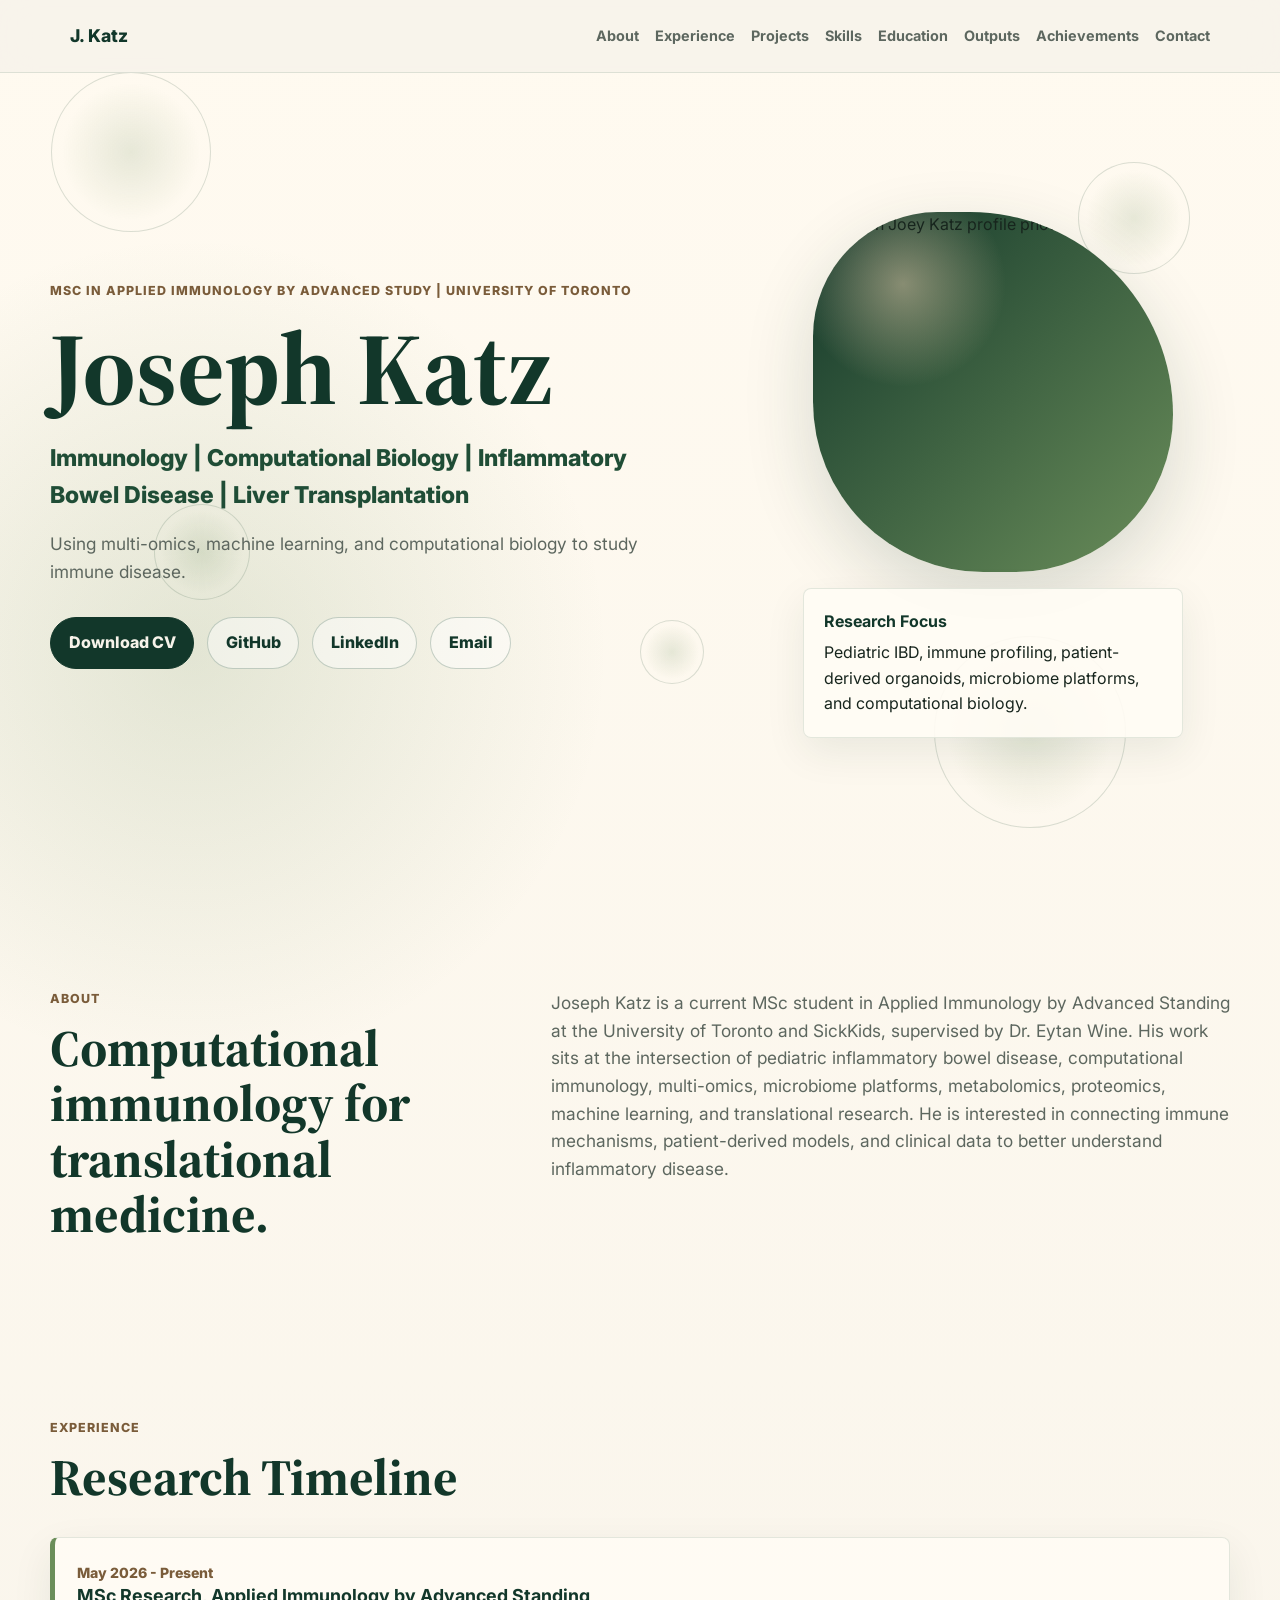
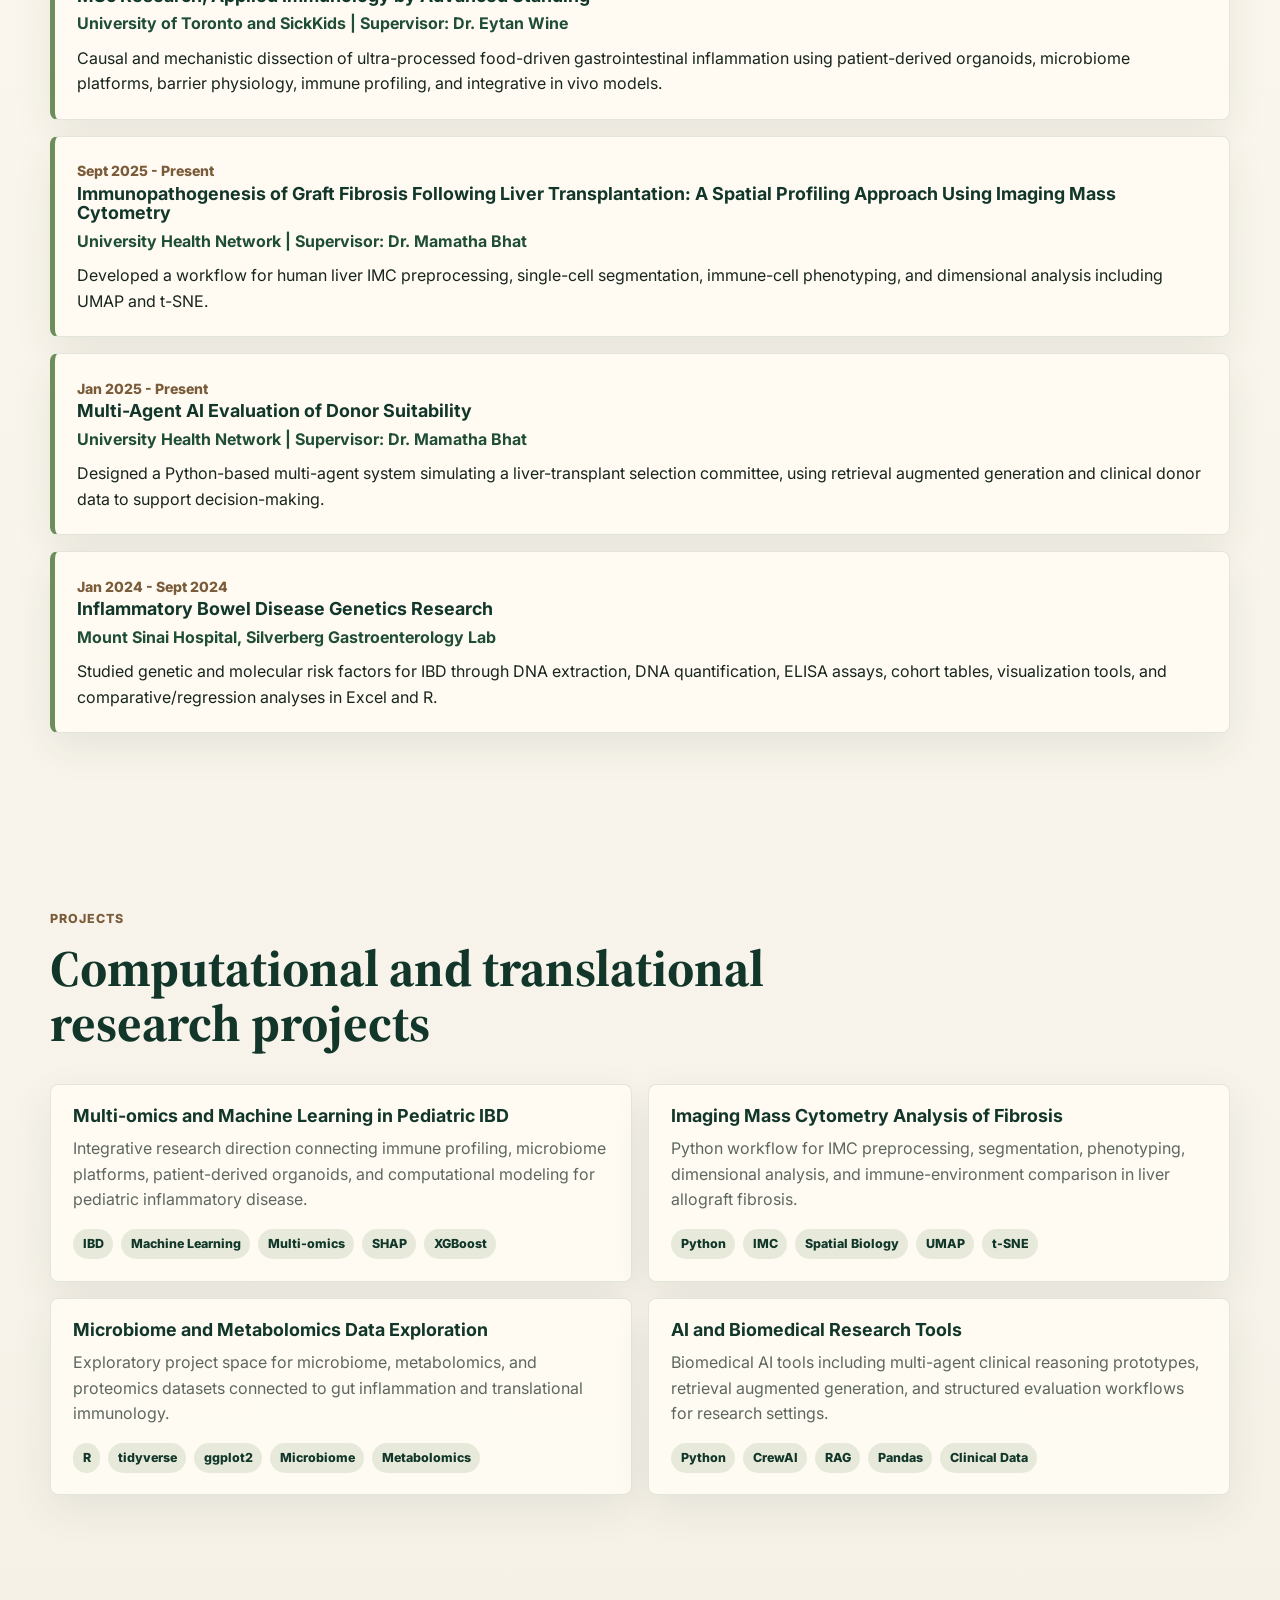
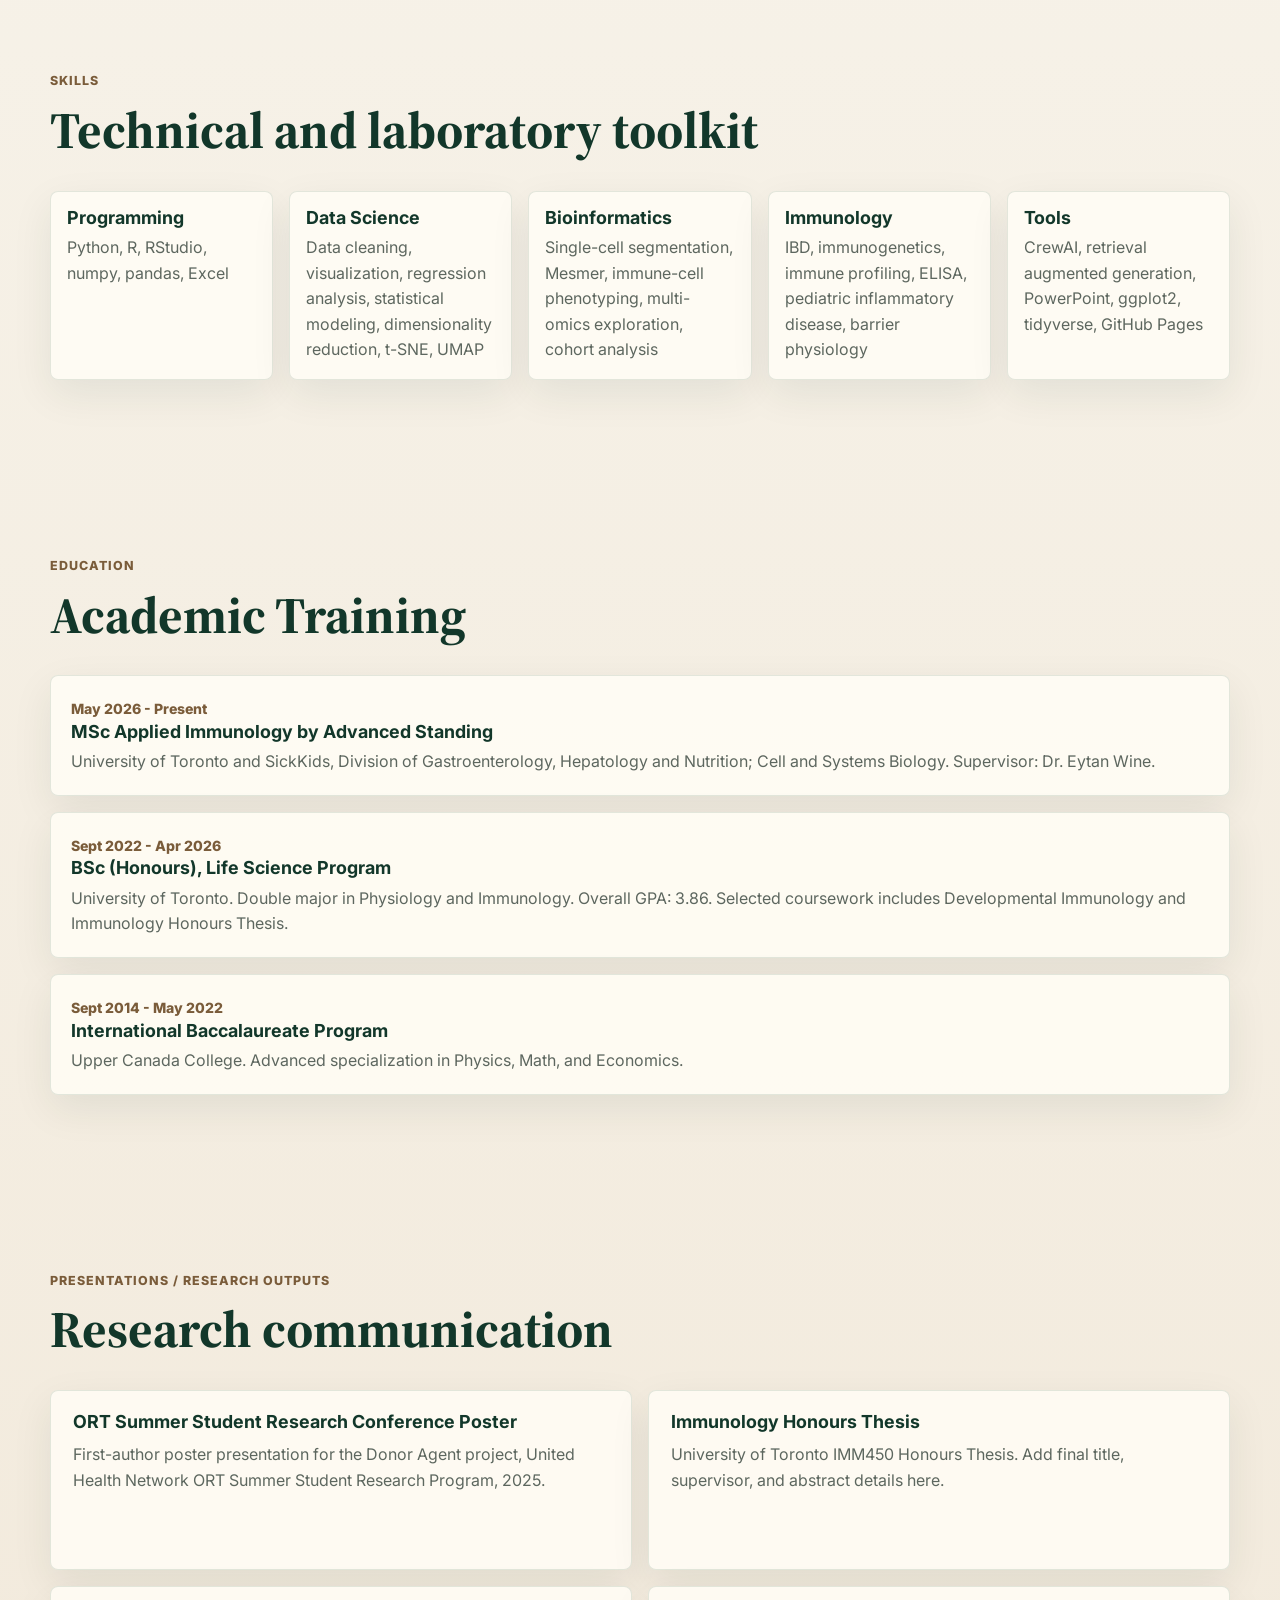
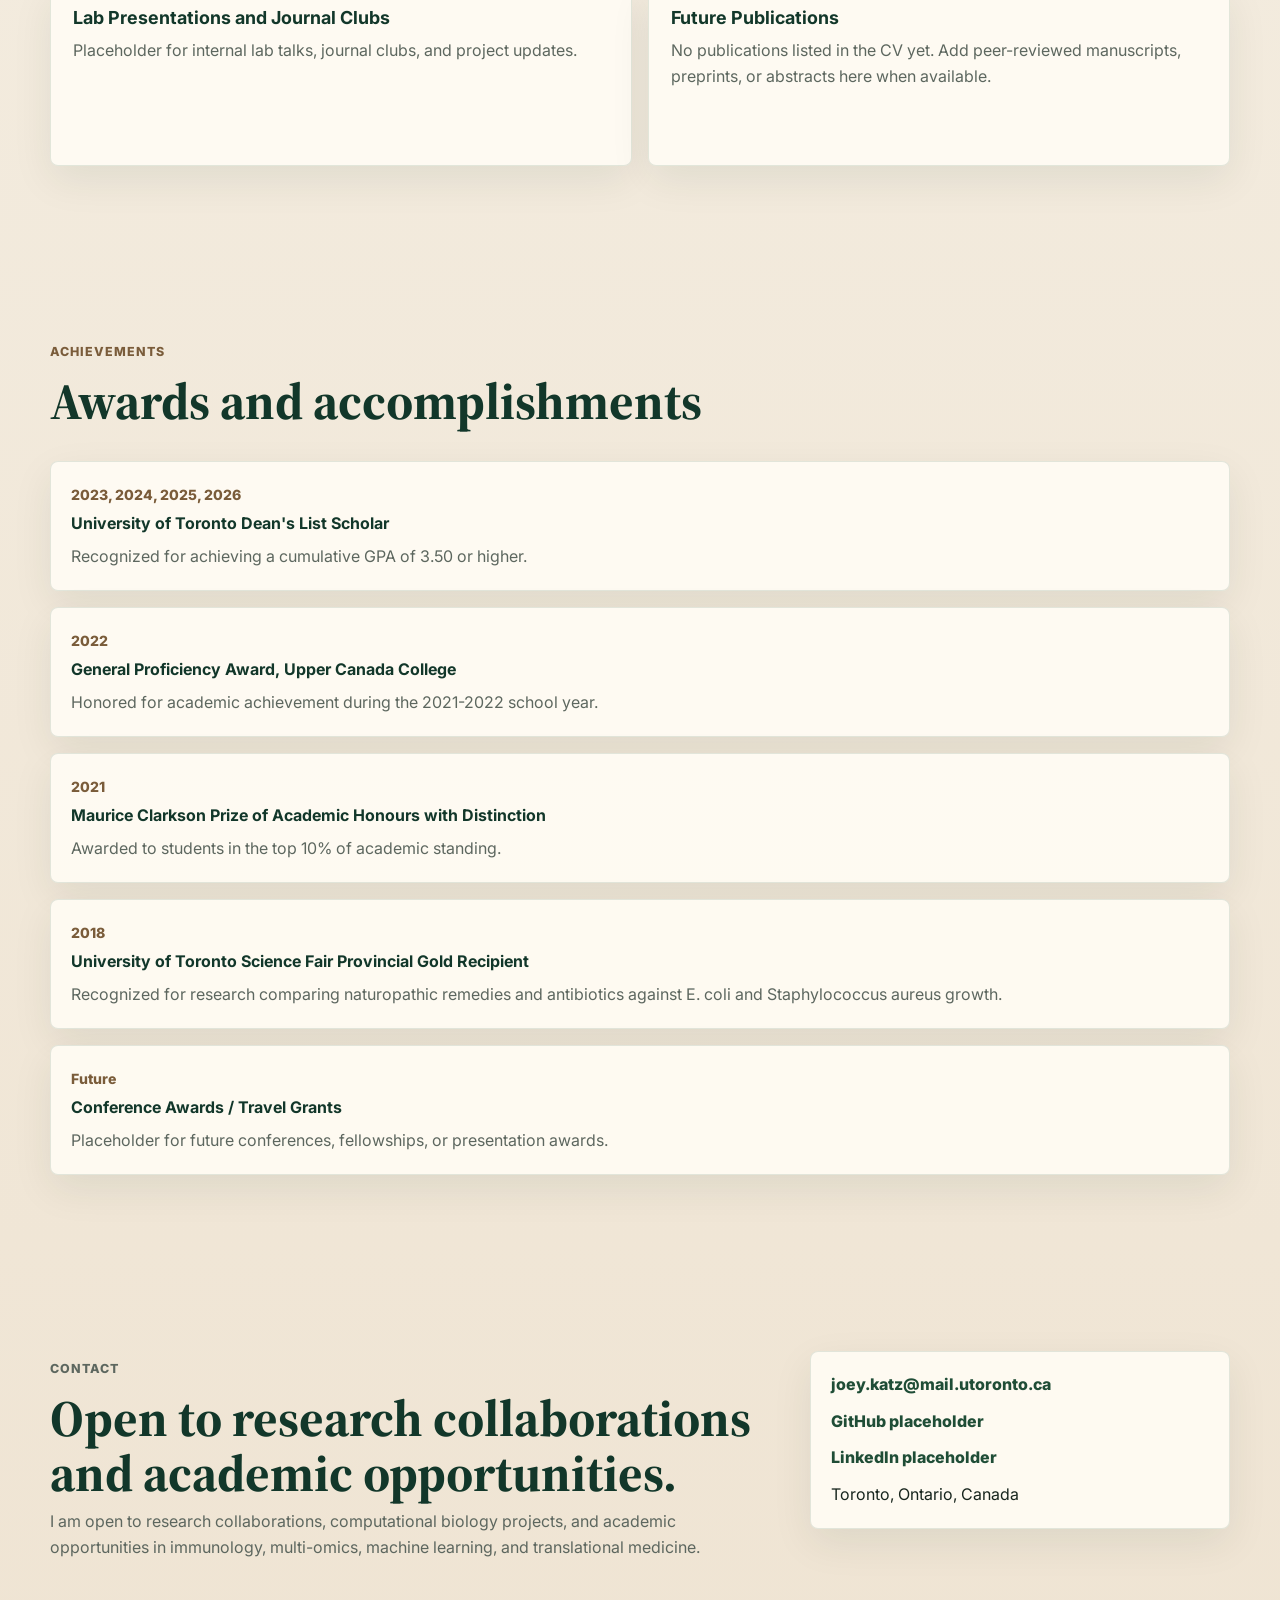
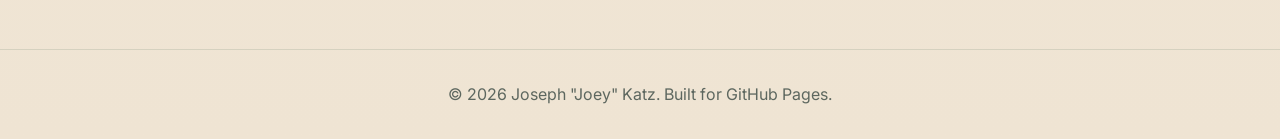
==== index.html @ 1fa78c1b "Add initial Personal Website" ====
<!DOCTYPE html>
<html lang="en">
<head>
  <meta charset="UTF-8" />
  <meta name="viewport" content="width=device-width, initial-scale=1.0" />
  <!-- EDIT: Change the browser tab title here. -->
  <title>Joseph Katz | Academic Portfolio</title>
  <meta name="description" content="Academic portfolio for Joseph Joey Katz, MSc student in Immunology at the University of Toronto and SickKids." />
  <link rel="preconnect" href="https://fonts.googleapis.com" />
  <link rel="preconnect" href="https://fonts.gstatic.com" crossorigin />
  <link href="https://fonts.googleapis.com/css2?family=Inter:wght@400;500;600;700;800&family=Source+Serif+4:wght@600;700&display=swap" rel="stylesheet" />
  <link rel="stylesheet" href="styles.css" />
</head>
<body>
  <!-- EDIT BACKGROUND VISUALS: The floating cell/network accents are styled in styles.css under ".bio-field". -->
  <div class="bio-field" aria-hidden="true">
    <span></span><span></span><span></span><span></span><span></span>
  </div>

  <!-- EDIT SECTION ORDER: Move the matching <section> blocks and update these links if you want a different order. -->
  <header class="site-header">
    <nav class="nav" aria-label="Primary navigation">
      <a class="brand" href="#hero">J. Katz</a>
      <button class="nav-toggle" type="button" aria-label="Open navigation menu" aria-expanded="false">
        <span></span><span></span><span></span>
      </button>
      <div class="nav-links">
        <a href="#about">About</a>
        <a href="#experience">Experience</a>
        <a href="#projects">Projects</a>
        <a href="#skills">Skills</a>
        <a href="#education">Education</a>
        <a href="#outputs">Outputs</a>
        <a href="#achievements">Achievements</a>
        <a href="#contact">Contact</a>
      </div>
    </nav>
  </header>

  <main>
    <section id="hero" class="hero section">
      <div class="hero-copy">
        <p class="eyebrow">MSc in Applied Immunology by Advanced Study | University of Toronto</p>
        <!-- EDIT TEXT: Change your name, subtitle, and tagline here. -->
        <h1>Joseph Katz</h1>
        <p class="subtitle">Immunology | Computational Biology | Inflammatory Bowel Disease | Liver Transplantation</p>
        <p class="hero-text">Using multi-omics, machine learning, and computational biology to study immune disease.</p>
        <div class="hero-actions" aria-label="Profile links">
          <!-- EDIT CV FILE: Replace assets/Joseph_Katz_CV.pdf if your CV filename changes. -->
          <a class="button primary" href="assets/Joseph_Katz_CV.pdf" target="_blank" rel="noreferrer">Download CV</a>
          <!-- EDIT LINKS: Replace # with your real GitHub and LinkedIn URLs when ready. -->
          <a class="button" href="https://github.com/JosephKatz04" aria-label="JosephKatz04">GitHub</a>
          <a class="button" href="https://www.linkedin.com/in/joseph-katz-81875a253/" aria-label="LinkedIn profile placeholder">LinkedIn</a>
          <a class="button" href="mailto:joey.katz@mail.utoronto.ca">Email</a>
        </div>
      </div>
      <div class="profile-panel">
        <!-- EDIT PROFILE PHOTO: Replace assets/profile.PNG with your preferred image file if the filename changes. -->
        <img class="profile-photo" src="assets/profile.PNG" alt="Joseph Joey Katz profile photo" />
        <div class="signal-card">
          <strong>Research Focus</strong>
          <p>Pediatric IBD, immune profiling, patient-derived organoids, microbiome platforms, and computational biology.</p>
        </div>
      </div>
    </section>

    <section id="about" class="section split">
      <div>
        <p class="eyebrow">About</p>
        <h2>Computational immunology for translational medicine.</h2>
      </div>
      <!-- EDIT TEXT: This bio is based on the CV and can be shortened or made more personal. -->
      <p>Joseph Katz is a current MSc student in Applied Immunology by Advanced Standing at the University of Toronto and SickKids, supervised by Dr. Eytan Wine. His work sits at the intersection of pediatric inflammatory bowel disease, computational immunology, multi-omics, microbiome platforms, metabolomics, proteomics, machine learning, and translational research. He is interested in connecting immune mechanisms, patient-derived models, and clinical data to better understand inflammatory disease.</p>
    </section>

    <section id="experience" class="section">
      <div class="section-heading">
        <p class="eyebrow">Experience</p>
        <h2>Research Timeline</h2>
      </div>
      <!-- EDIT EXPERIENCE ITEMS: Duplicate or remove .timeline-item blocks to change your experience. -->
      <div class="timeline">
        <article class="timeline-item">
          <span class="date">May 2026 - Present</span>
          <h3>MSc Research, Applied Immunology by Advanced Standing</h3>
          <p class="meta">University of Toronto and SickKids | Supervisor: Dr. Eytan Wine</p>
          <p>Causal and mechanistic dissection of ultra-processed food-driven gastrointestinal inflammation using patient-derived organoids, microbiome platforms, barrier physiology, immune profiling, and integrative in vivo models.</p>
        </article>
        <article class="timeline-item">
          <span class="date">Sept 2025 - Present</span>
          <h3>Immunopathogenesis of Graft Fibrosis Following Liver Transplantation: A Spatial Profiling Approach Using Imaging Mass Cytometry </h3>
          <p class="meta">University Health Network | Supervisor: Dr. Mamatha Bhat</p>
          <p>Developed a workflow for human liver IMC preprocessing, single-cell segmentation, immune-cell phenotyping, and dimensional analysis including UMAP and t-SNE.</p>
        </article>
        <article class="timeline-item">
          <span class="date">Jan 2025 - Present</span>
          <h3>Multi-Agent AI Evaluation of Donor Suitability</h3>
          <p class="meta">University Health Network | Supervisor: Dr. Mamatha Bhat</p>
          <p>Designed a Python-based multi-agent system simulating a liver-transplant selection committee, using retrieval augmented generation and clinical donor data to support decision-making.</p>
        </article>
        <article class="timeline-item">
          <span class="date">Jan 2024 - Sept 2024</span>
          <h3>Inflammatory Bowel Disease Genetics Research</h3>
          <p class="meta">Mount Sinai Hospital, Silverberg Gastroenterology Lab</p>
          <p>Studied genetic and molecular risk factors for IBD through DNA extraction, DNA quantification, ELISA assays, cohort tables, visualization tools, and comparative/regression analyses in Excel and R.</p>
        </article>
      </div>
    </section>

    <section id="projects" class="section">
      <div class="section-heading">
        <p class="eyebrow">Projects</p>
        <h2>Computational and translational research projects</h2>
      </div>
      <!-- EDIT PROJECT CARDS: Change titles, descriptions, and tags inside each .project-card. -->
      <div class="card-grid">
        <article class="project-card">
          <h3>Multi-omics and Machine Learning in Pediatric IBD</h3>
          <p>Integrative research direction connecting immune profiling, microbiome platforms, patient-derived organoids, and computational modeling for pediatric inflammatory disease.</p>
          <div class="tags"><span>IBD</span><span>Machine Learning</span><span>Multi-omics</span><span>SHAP</span><span>XGBoost</span></div>
        </article>
        <article class="project-card">
          <h3>Imaging Mass Cytometry Analysis of Fibrosis</h3>
          <p>Python workflow for IMC preprocessing, segmentation, phenotyping, dimensional analysis, and immune-environment comparison in liver allograft fibrosis.</p>
          <div class="tags"><span>Python</span><span>IMC</span><span>Spatial Biology</span><span>UMAP</span><span>t-SNE</span></div>
        </article>
        <article class="project-card">
          <h3>Microbiome and Metabolomics Data Exploration</h3>
          <p>Exploratory project space for microbiome, metabolomics, and proteomics datasets connected to gut inflammation and translational immunology.</p>
          <div class="tags"><span>R</span><span>tidyverse</span><span>ggplot2</span><span>Microbiome</span><span>Metabolomics</span></div>
        </article>
        <article class="project-card">
          <h3>AI and Biomedical Research Tools</h3>
          <p>Biomedical AI tools including multi-agent clinical reasoning prototypes, retrieval augmented generation, and structured evaluation workflows for research settings.</p>
          <div class="tags"><span>Python</span><span>CrewAI</span><span>RAG</span><span>Pandas</span><span>Clinical Data</span></div>
        </article>
      </div>
    </section>

    <section id="skills" class="section">
      <div class="section-heading">
        <p class="eyebrow">Skills</p>
        <h2>Technical and laboratory toolkit</h2>
      </div>
      <!-- EDIT SKILLS: Add or remove list items in each group. -->
      <div class="skills-grid">
        <article><h3>Programming</h3><p>Python, R, RStudio, numpy, pandas, Excel</p></article>
        <article><h3>Data Science</h3><p>Data cleaning, visualization, regression analysis, statistical modeling, dimensionality reduction, t-SNE, UMAP</p></article>
        <article><h3>Bioinformatics</h3><p>Single-cell segmentation, Mesmer, immune-cell phenotyping, multi-omics exploration, cohort analysis</p></article>
        <article><h3>Immunology</h3><p>IBD, immunogenetics, immune profiling, ELISA, pediatric inflammatory disease, barrier physiology</p></article>
        <article><h3>Tools</h3><p>CrewAI, retrieval augmented generation, PowerPoint, ggplot2, tidyverse, GitHub Pages</p></article>
      </div>
    </section>

    <section id="education" class="section">
      <div class="section-heading">
        <p class="eyebrow">Education</p>
        <h2>Academic Training</h2>
      </div>
      <!-- EDIT EDUCATION: Update dates and degree names as they change. -->
      <div class="education-list">
        <article>
          <span class="date">May 2026 - Present</span>
          <h3>MSc Applied Immunology by Advanced Standing</h3>
          <p>University of Toronto and SickKids, Division of Gastroenterology, Hepatology and Nutrition; Cell and Systems Biology. Supervisor: Dr. Eytan Wine.</p>
        </article>
        <article>
          <span class="date">Sept 2022 - Apr 2026</span>
          <h3>BSc (Honours), Life Science Program</h3>
          <p>University of Toronto. Double major in Physiology and Immunology. Overall GPA: 3.86. Selected coursework includes Developmental Immunology and Immunology Honours Thesis.</p>
        </article>
        <article>
          <span class="date">Sept 2014 - May 2022</span>
          <h3>International Baccalaureate Program</h3>
          <p>Upper Canada College. Advanced specialization in Physics, Math, and Economics.</p>
        </article>
      </div>
    </section>

    <section id="outputs" class="section">
      <div class="section-heading">
        <p class="eyebrow">Presentations / Research Outputs</p>
        <h2>Research communication</h2>
      </div>
      <!-- EDIT OUTPUTS: These are flexible cards for posters, abstracts, thesis work, journal clubs, and future publications. -->
      <div class="card-grid compact">
        <article class="project-card"><h3>ORT Summer Student Research Conference Poster</h3><p>First-author poster presentation for the Donor Agent project, United Health Network ORT Summer Student Research Program, 2025.</p></article>
        <article class="project-card"><h3>Immunology Honours Thesis</h3><p>University of Toronto IMM450 Honours Thesis. Add final title, supervisor, and abstract details here.</p></article>
        <article class="project-card"><h3>Lab Presentations and Journal Clubs</h3><p>Placeholder for internal lab talks, journal clubs, and project updates.</p></article>
        <article class="project-card"><h3>Future Publications</h3><p>No publications listed in the CV yet. Add peer-reviewed manuscripts, preprints, or abstracts here when available.</p></article>
      </div>
    </section>

    <section id="achievements" class="section">
      <div class="section-heading">
        <p class="eyebrow">Achievements</p>
        <h2>Awards and accomplishments</h2>
      </div>
      <!-- EDIT ACHIEVEMENTS: Keep this list factual and add new awards as they occur. -->
      <div class="achievement-list">
        <article><span>2023, 2024, 2025, 2026</span><strong>University of Toronto Dean's List Scholar</strong><p>Recognized for achieving a cumulative GPA of 3.50 or higher.</p></article>
        <article><span>2022</span><strong>General Proficiency Award, Upper Canada College</strong><p>Honored for academic achievement during the 2021-2022 school year.</p></article>
        <article><span>2021</span><strong>Maurice Clarkson Prize of Academic Honours with Distinction</strong><p>Awarded to students in the top 10% of academic standing.</p></article>
        <article><span>2018</span><strong>University of Toronto Science Fair Provincial Gold Recipient</strong><p>Recognized for research comparing naturopathic remedies and antibiotics against E. coli and Staphylococcus aureus growth.</p></article>
        <article><span>Future</span><strong>Conference Awards / Travel Grants</strong><p>Placeholder for future conferences, fellowships, or presentation awards.</p></article>
      </div>
    </section>

    <section id="contact" class="section contact-section">
      <div>
        <p class="eyebrow">Contact</p>
        <h2>Open to research collaborations and academic opportunities.</h2>
        <p>I am open to research collaborations, computational biology projects, and academic opportunities in immunology, multi-omics, machine learning, and translational medicine.</p>
      </div>
      <!-- EDIT CONTACT LINKS: Replace placeholder GitHub and LinkedIn links with real URLs. -->
      <div class="contact-card">
        <a href="mailto:joey.katz@mail.utoronto.ca">joey.katz@mail.utoronto.ca</a>
        <a href="#">GitHub placeholder</a>
        <a href="#">LinkedIn placeholder</a>
        <span>Toronto, Ontario, Canada</span>
      </div>
    </section>
  </main>

  <footer>
    <!-- EDIT FOOTER: Change the year or footer text here. -->
    <p>&copy; 2026 Joseph "Joey" Katz. Built for GitHub Pages.</p>
  </footer>

  <script src="script.js"></script>
</body>
</html>
---- styles.css ----
/* EDIT COLOURS: Change these CSS variables to update the whole site's palette. */
:root {
  --forest: #12372A;
  --pine: #1F4D36;
  --moss: #6B8E5A;
  --brown: #7A5C3A;
  --tan: #D8C3A5;
  --cream: #F7F3EA;
  --ink: #17251d;
  --muted: #5d675f;
  --card: rgba(255, 252, 244, 0.9);
  --shadow: 0 24px 70px rgba(18, 55, 42, 0.16);
}

* { box-sizing: border-box; }
html { scroll-behavior: smooth; }
body {
  margin: 0;
  color: var(--ink);
  font-family: Inter, system-ui, sans-serif;
  line-height: 1.6;
  background:
    radial-gradient(circle at 15% 10%, rgba(107, 142, 90, 0.18), transparent 26rem),
    linear-gradient(180deg, #fffaf0 0%, var(--cream) 42%, #efe4d3 100%);
}

body.menu-open { overflow: hidden; }
a { color: inherit; text-decoration: none; }
p { margin: 0; }

/* EDIT BACKGROUND VISUALS: Tweak positions, opacity, or size for the abstract immunology accents. */
.bio-field { position: fixed; inset: 0; pointer-events: none; overflow: hidden; z-index: -1; }
.bio-field span {
  position: absolute;
  width: 10rem;
  height: 10rem;
  border: 1px solid rgba(31, 77, 54, 0.16);
  border-radius: 50%;
  background: radial-gradient(circle, rgba(107, 142, 90, 0.16), transparent 62%);
}
.bio-field span:nth-child(1) { top: 8%; left: 4%; }
.bio-field span:nth-child(2) { top: 18%; right: 7%; width: 7rem; height: 7rem; }
.bio-field span:nth-child(3) { top: 56%; left: 12%; width: 6rem; height: 6rem; }
.bio-field span:nth-child(4) { bottom: 8%; right: 12%; width: 12rem; height: 12rem; }
.bio-field span:nth-child(5) { bottom: 24%; left: 50%; width: 4rem; height: 4rem; }

.site-header {
  position: sticky;
  top: 0;
  z-index: 10;
  background: rgba(247, 243, 234, 0.86);
  border-bottom: 1px solid rgba(31, 77, 54, 0.12);
  backdrop-filter: blur(16px);
}
.nav {
  max-width: 1180px;
  margin: 0 auto;
  min-height: 72px;
  padding: 0 1.25rem;
  display: flex;
  align-items: center;
  justify-content: space-between;
}
.brand { font-weight: 800; color: var(--forest); font-size: 1.1rem; }
.nav-links { display: flex; gap: 1rem; align-items: center; }
.nav-links a {
  color: var(--muted);
  font-weight: 700;
  font-size: 0.9rem;
  padding: 0.5rem 0;
}
.nav-links a:hover, .nav-links a:focus { color: var(--forest); }
.nav-toggle { display: none; background: none; border: 0; padding: 0.45rem; cursor: pointer; }
.nav-toggle span { display: block; width: 1.65rem; height: 2px; margin: 5px 0; background: var(--forest); }

.section {
  width: min(1180px, calc(100% - 2rem));
  margin: 0 auto;
  padding: 5.5rem 0;
  scroll-margin-top: 90px;
}
.hero {
  min-height: calc(100vh - 72px);
  display: grid;
  grid-template-columns: minmax(0, 1.15fr) minmax(280px, 0.85fr);
  gap: 4rem;
  align-items: center;
  padding-top: 4rem;
}
.eyebrow {
  color: var(--brown);
  font-weight: 800;
  text-transform: uppercase;
  letter-spacing: 0.08em;
  font-size: 0.78rem;
  margin-bottom: 0.75rem;
}
h1, h2, h3 {
  margin: 0;
  color: var(--forest);
  line-height: 1.08;
}
h1, h2 { font-family: "Source Serif 4", Georgia, serif; }
h1 { font-size: clamp(3rem, 8vw, 6.7rem); max-width: 820px; }
h1 span { color: var(--moss); }
h2 { font-size: clamp(2rem, 4vw, 3.2rem); }
h3 { font-size: 1.12rem; }
.subtitle { margin-top: 1rem; font-size: clamp(1.1rem, 2vw, 1.45rem); color: var(--pine); font-weight: 800; }
.hero-text { margin-top: 1rem; max-width: 650px; font-size: 1.08rem; color: var(--muted); }
.hero-actions { display: flex; flex-wrap: wrap; gap: 0.8rem; margin-top: 2rem; }
.button {
  min-height: 44px;
  display: inline-flex;
  align-items: center;
  justify-content: center;
  border: 1px solid rgba(31, 77, 54, 0.24);
  border-radius: 999px;
  padding: 0.75rem 1.1rem;
  color: var(--forest);
  font-weight: 800;
  background: rgba(255, 255, 255, 0.45);
  transition: transform 180ms ease, background 180ms ease, box-shadow 180ms ease;
}
.button:hover { transform: translateY(-2px); box-shadow: var(--shadow); background: white; }
.button.primary { background: var(--forest); color: var(--cream); border-color: var(--forest); }

.profile-panel { position: relative; display: grid; gap: 1rem; justify-items: center; }
.profile-photo {
  width: min(78vw, 360px);
  aspect-ratio: 1;
  border-radius: 38% 62% 48% 52%;
  display: block;
  object-fit: cover;
  object-position: center;
  background:
    radial-gradient(circle at 25% 20%, rgba(216, 195, 165, 0.55), transparent 26%),
    linear-gradient(135deg, var(--forest), var(--moss));
  box-shadow: var(--shadow);
}
.signal-card, .timeline-item, .project-card, .skills-grid article, .education-list article, .achievement-list article, .contact-card {
  background: var(--card);
  border: 1px solid rgba(31, 77, 54, 0.12);
  border-radius: 8px;
  box-shadow: 0 14px 40px rgba(18, 55, 42, 0.08);
}
.signal-card { max-width: 380px; padding: 1.25rem; }
.signal-card strong { color: var(--forest); display: block; margin-bottom: 0.35rem; }

.split { display: grid; grid-template-columns: 0.8fr 1.2fr; gap: 3rem; align-items: start; }
.split > p { font-size: 1.08rem; color: var(--muted); }
.section-heading { max-width: 760px; margin-bottom: 2rem; }
.timeline { display: grid; gap: 1rem; position: relative; }
.timeline-item { padding: 1.35rem; border-left: 5px solid var(--moss); }
.date { color: var(--brown); font-size: 0.88rem; font-weight: 800; }
.meta { margin: 0.4rem 0 0.55rem; color: var(--pine); font-weight: 700; }

.card-grid { display: grid; grid-template-columns: repeat(2, minmax(0, 1fr)); gap: 1rem; }
.project-card { padding: 1.35rem; transition: transform 180ms ease, box-shadow 180ms ease; }
.project-card:hover { transform: translateY(-4px); box-shadow: var(--shadow); }
.project-card p { color: var(--muted); margin-top: 0.65rem; }
.tags { display: flex; flex-wrap: wrap; gap: 0.45rem; margin-top: 1rem; }
.tags span {
  border-radius: 999px;
  background: rgba(107, 142, 90, 0.16);
  color: var(--forest);
  padding: 0.32rem 0.62rem;
  font-size: 0.78rem;
  font-weight: 800;
}
.compact .project-card { min-height: 180px; }

.skills-grid { display: grid; grid-template-columns: repeat(5, minmax(0, 1fr)); gap: 1rem; }
.skills-grid article { padding: 1rem; }
.skills-grid p, .education-list p, .achievement-list p, .contact-section p { color: var(--muted); margin-top: 0.5rem; }
.education-list, .achievement-list { display: grid; gap: 1rem; }
.education-list article, .achievement-list article { padding: 1.25rem; }
.achievement-list strong { display: block; color: var(--forest); margin-top: 0.2rem; }
.achievement-list span { color: var(--brown); font-weight: 800; font-size: 0.88rem; }

.contact-section { display: grid; grid-template-columns: 1fr minmax(280px, 420px); gap: 2rem; align-items: start; }
.contact-card { display: grid; gap: 0.7rem; padding: 1.25rem; }
.contact-card a { color: var(--pine); font-weight: 800; }
.contact-card a:hover { color: var(--brown); }
footer { padding: 2rem 1rem; text-align: center; color: var(--muted); border-top: 1px solid rgba(31, 77, 54, 0.12); }

@media (max-width: 900px) {
  .nav-toggle { display: block; }
  .nav-links {
    position: fixed;
    inset: 72px 0 auto 0;
    display: none;
    flex-direction: column;
    align-items: stretch;
    padding: 1rem;
    background: var(--cream);
    border-bottom: 1px solid rgba(31, 77, 54, 0.12);
  }
  .nav-links.is-open { display: flex; }
  .nav-links a { padding: 0.85rem 0.5rem; }
  .hero, .split, .contact-section { grid-template-columns: 1fr; }
  .hero { gap: 2.25rem; min-height: auto; }
  .card-grid, .skills-grid { grid-template-columns: 1fr; }
}

@media (max-width: 560px) {
  .section { width: min(100% - 1.2rem, 1180px); padding: 4rem 0; }
  .hero-actions .button { width: 100%; }
  h1 { font-size: 3rem; }
}
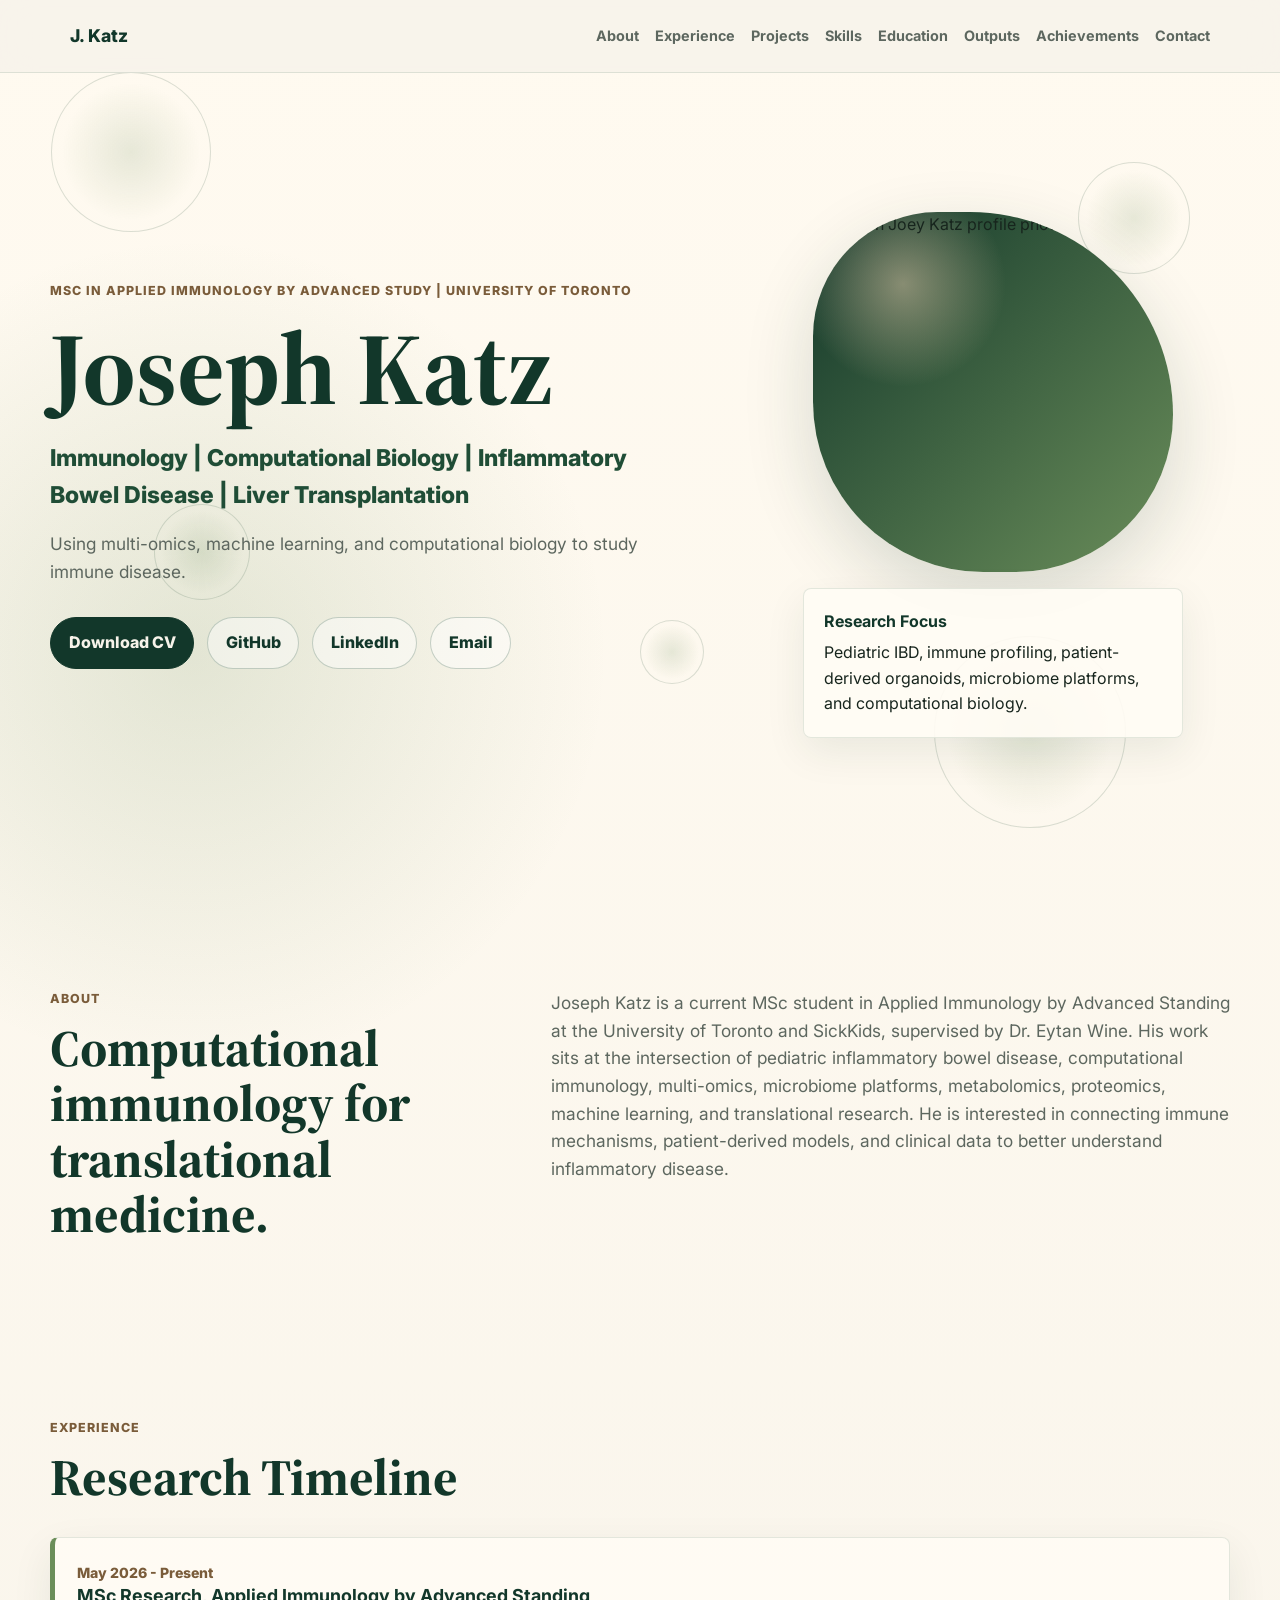
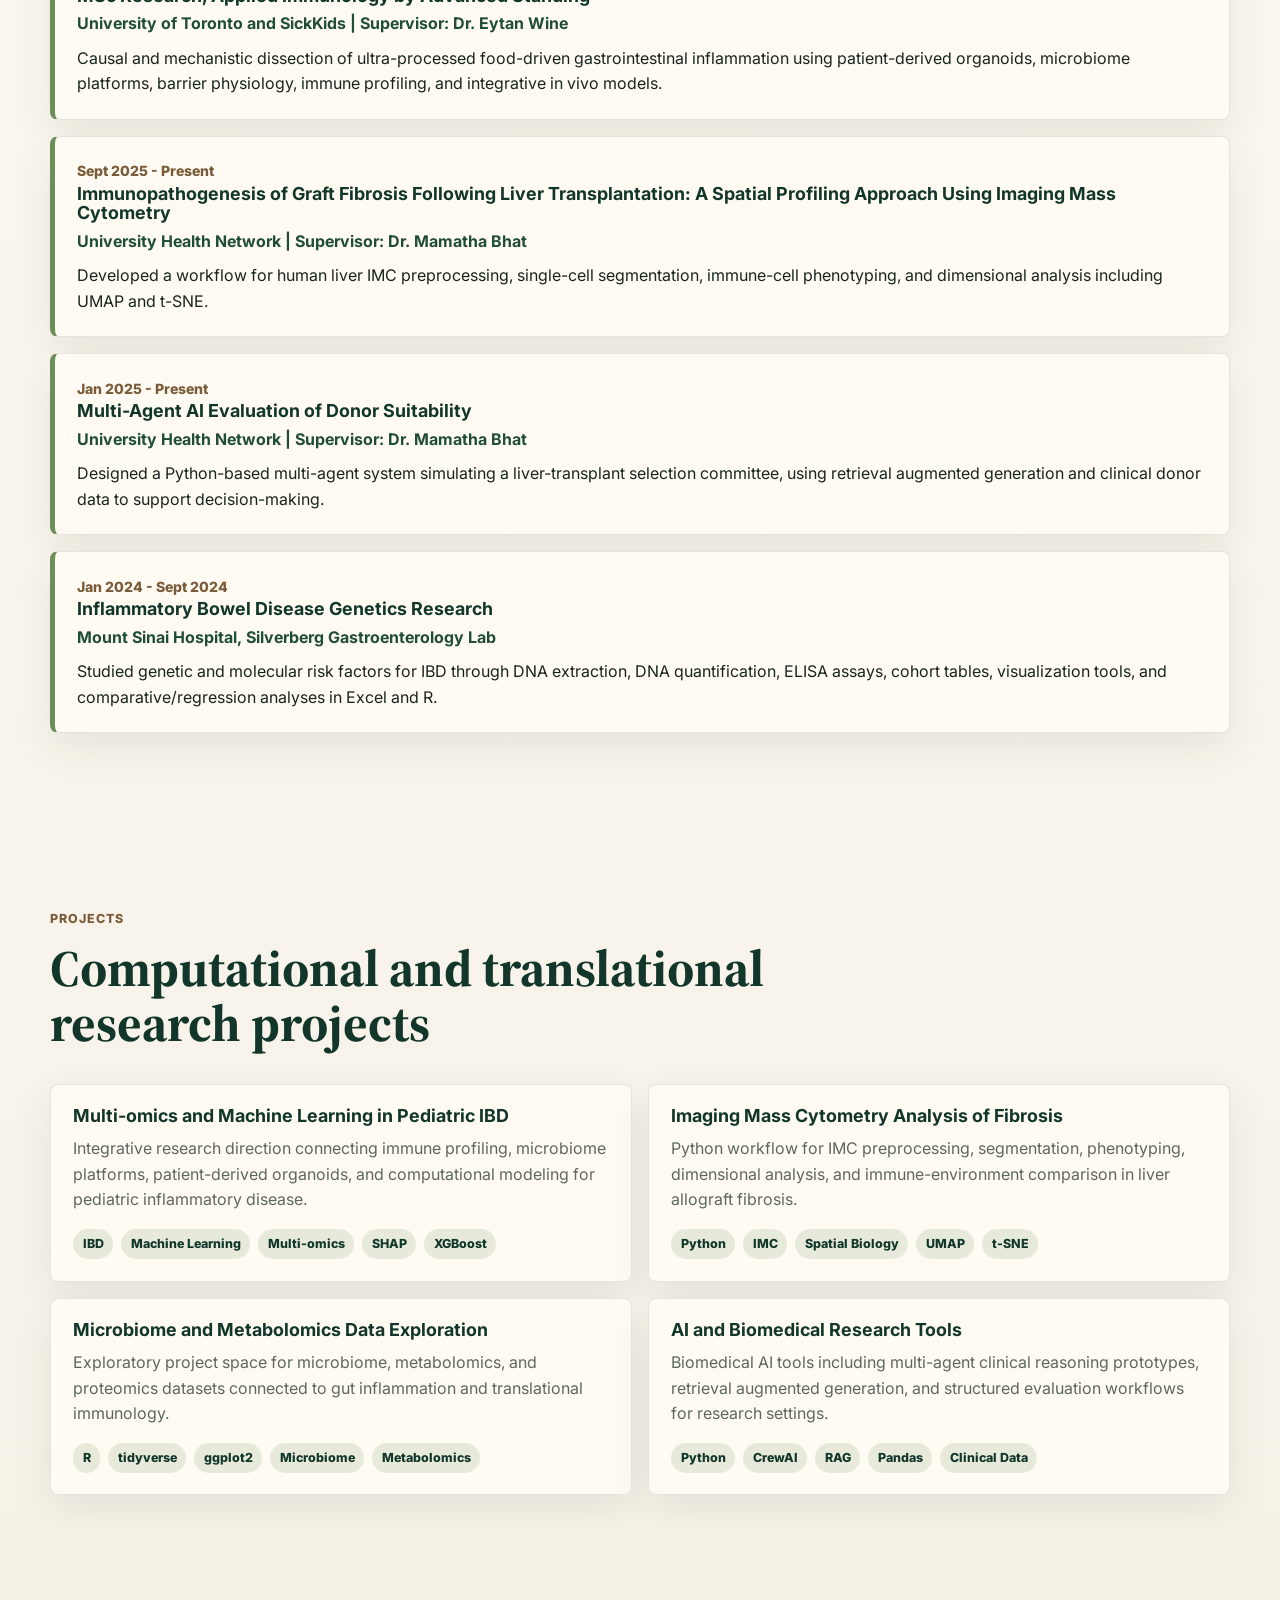
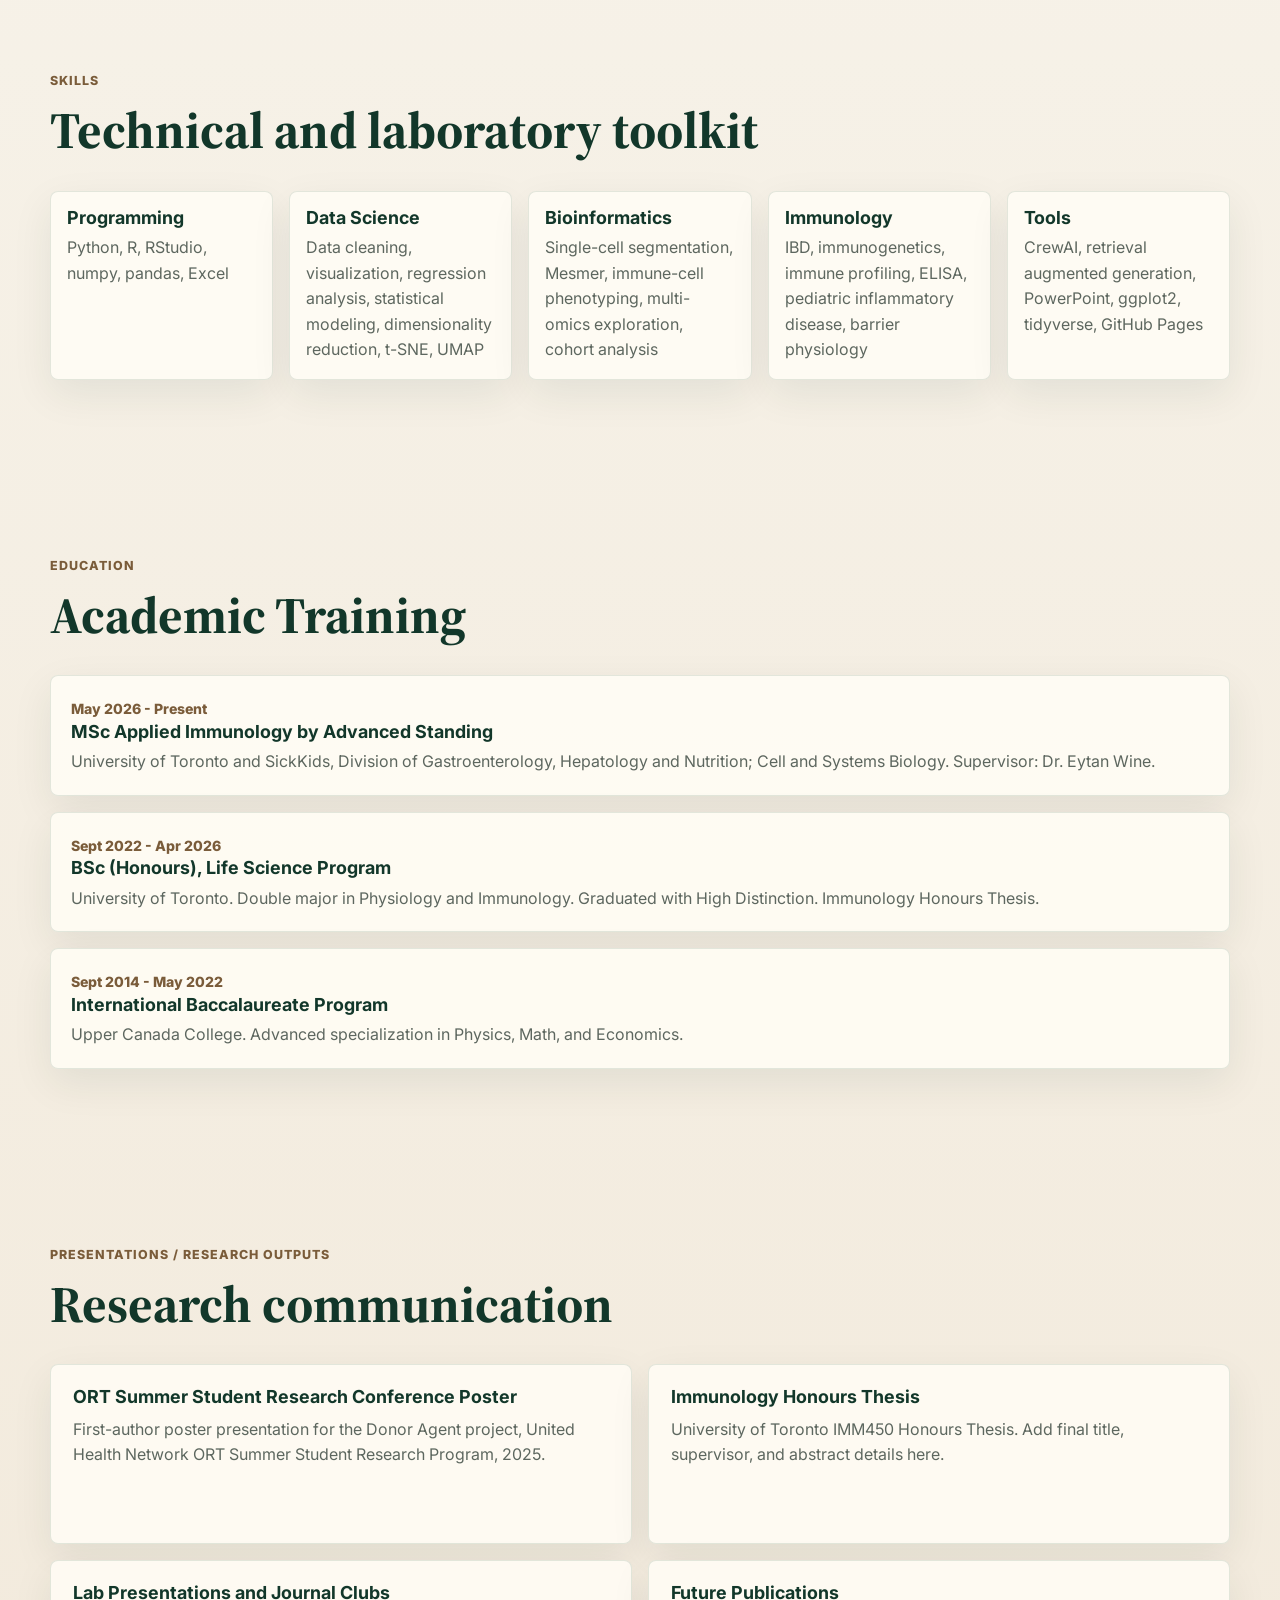
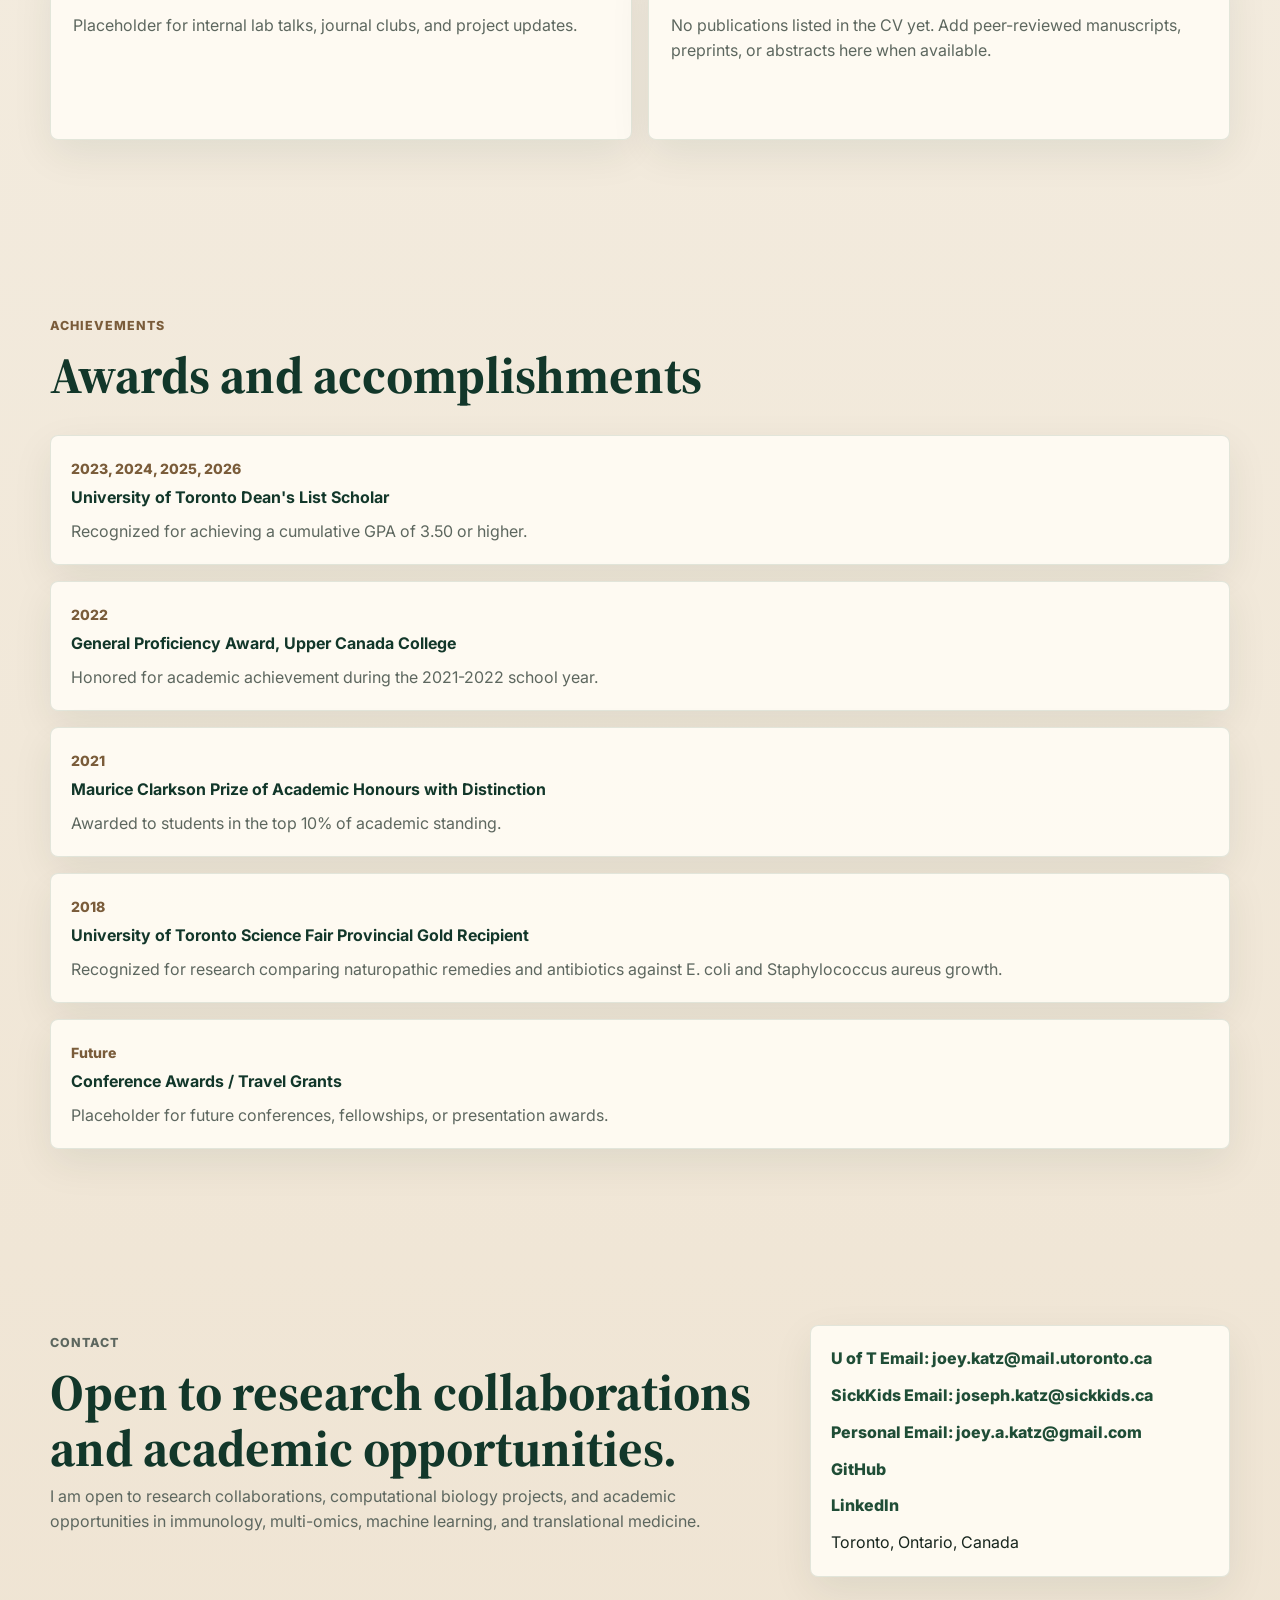
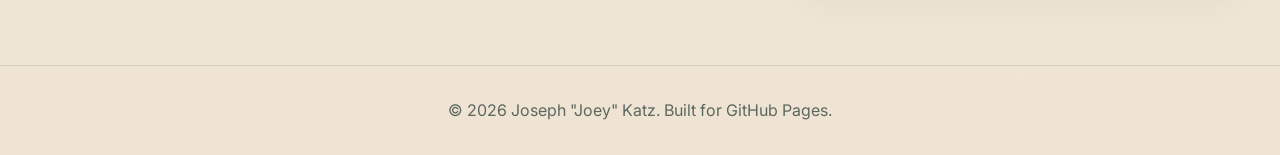
==== commit 094566b7: "Website update" ====
--- a/index.html
+++ b/index.html
@@ -167,7 +167,7 @@
         <article>
           <span class="date">Sept 2022 - Apr 2026</span>
           <h3>BSc (Honours), Life Science Program</h3>
-          <p>University of Toronto. Double major in Physiology and Immunology. Overall GPA: 3.86. Selected coursework includes Developmental Immunology and Immunology Honours Thesis.</p>
+          <p>University of Toronto. Double major in Physiology and Immunology. Graduated with High Distinction. Immunology Honours Thesis.</p>
         </article>
         <article>
           <span class="date">Sept 2014 - May 2022</span>
@@ -214,9 +214,11 @@
       </div>
       <!-- EDIT CONTACT LINKS: Replace placeholder GitHub and LinkedIn links with real URLs. -->
       <div class="contact-card">
-        <a href="mailto:joey.katz@mail.utoronto.ca">joey.katz@mail.utoronto.ca</a>
-        <a href="#">GitHub placeholder</a>
-        <a href="#">LinkedIn placeholder</a>
+        <a href="mailto:joey.katz@mail.utoronto.ca">U of T Email: joey.katz@mail.utoronto.ca</a>
+        <a href="mailto:joseph.katz@sickkids.ca">SickKids Email: joseph.katz@sickkids.ca</a>
+        <a href="mailto:joey.a.katz@gmail.com">Personal Email: joey.a.katz@gmail.com</a>
+        <a href="https://github.com/JosephKatz04">GitHub</a>
+        <a href="https://www.linkedin.com/in/joseph-katz-81875a253/">LinkedIn</a>
         <span>Toronto, Ontario, Canada</span>
       </div>
     </section>
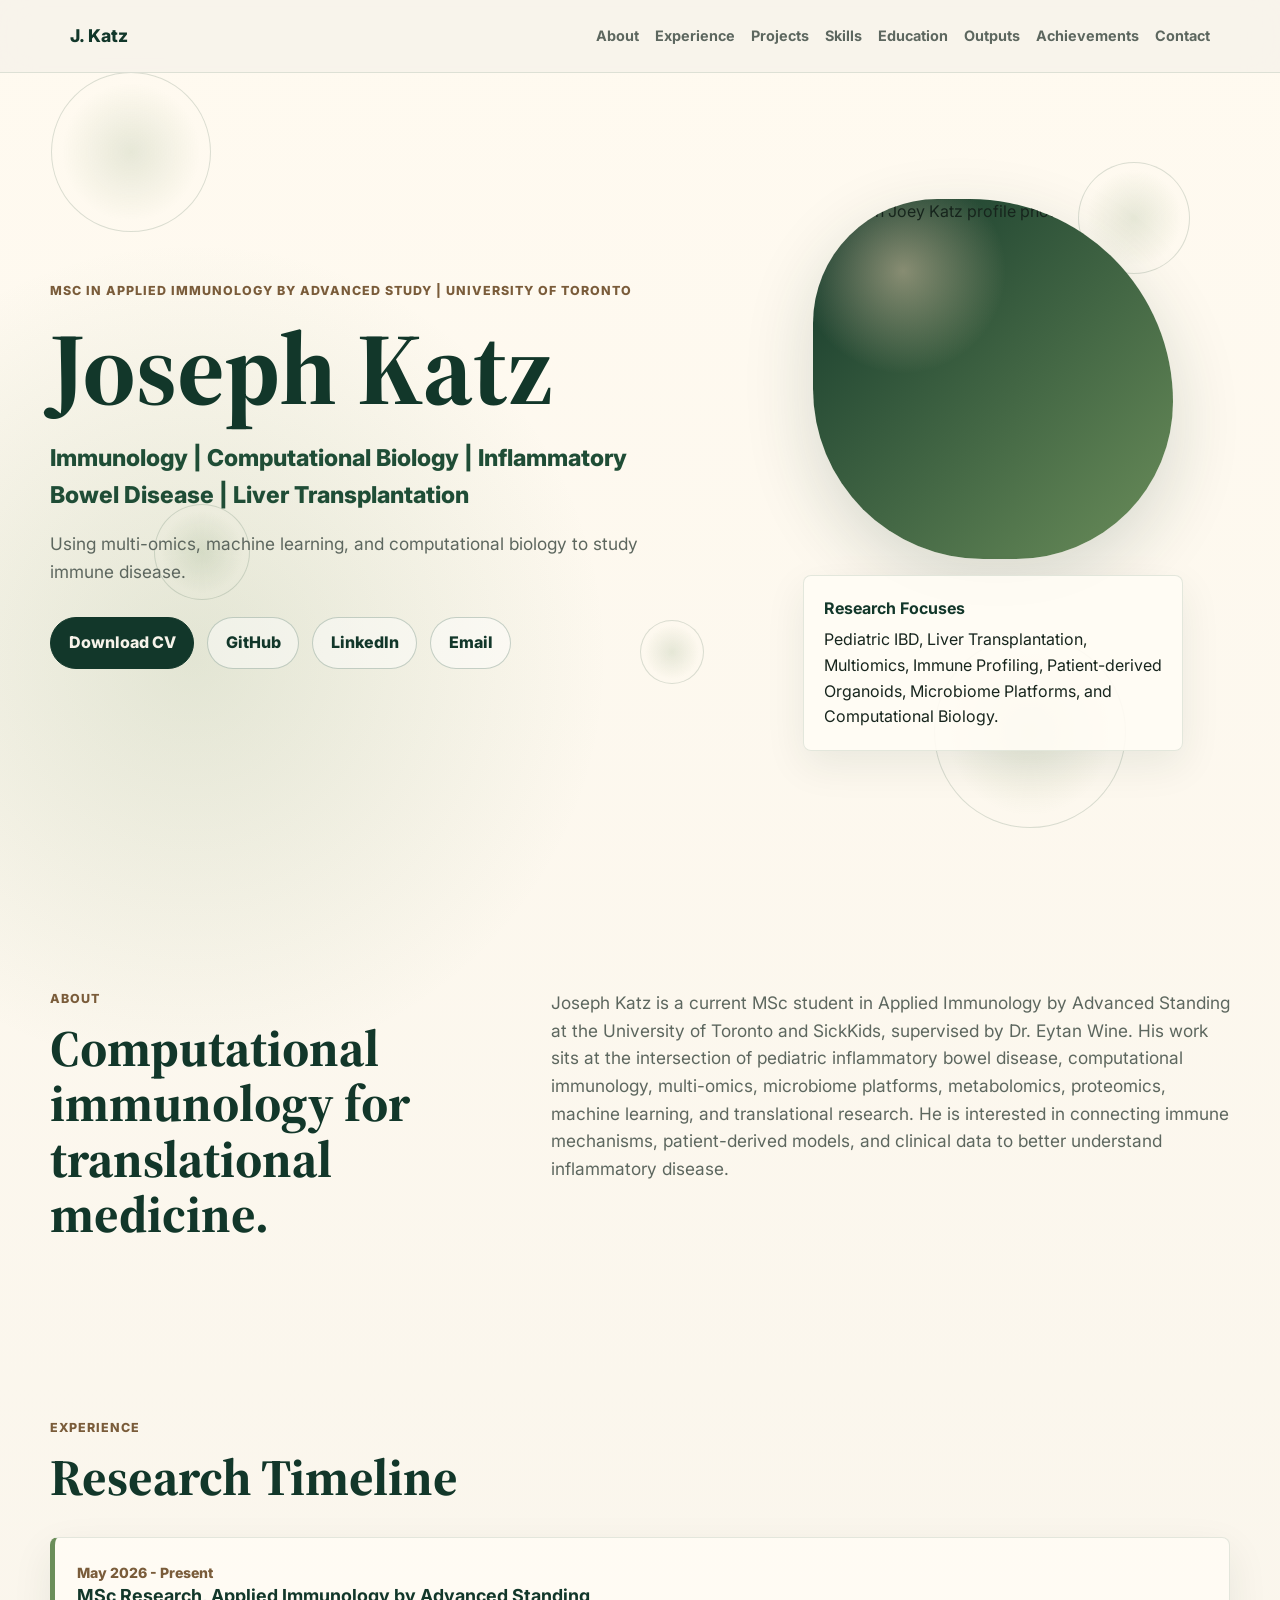
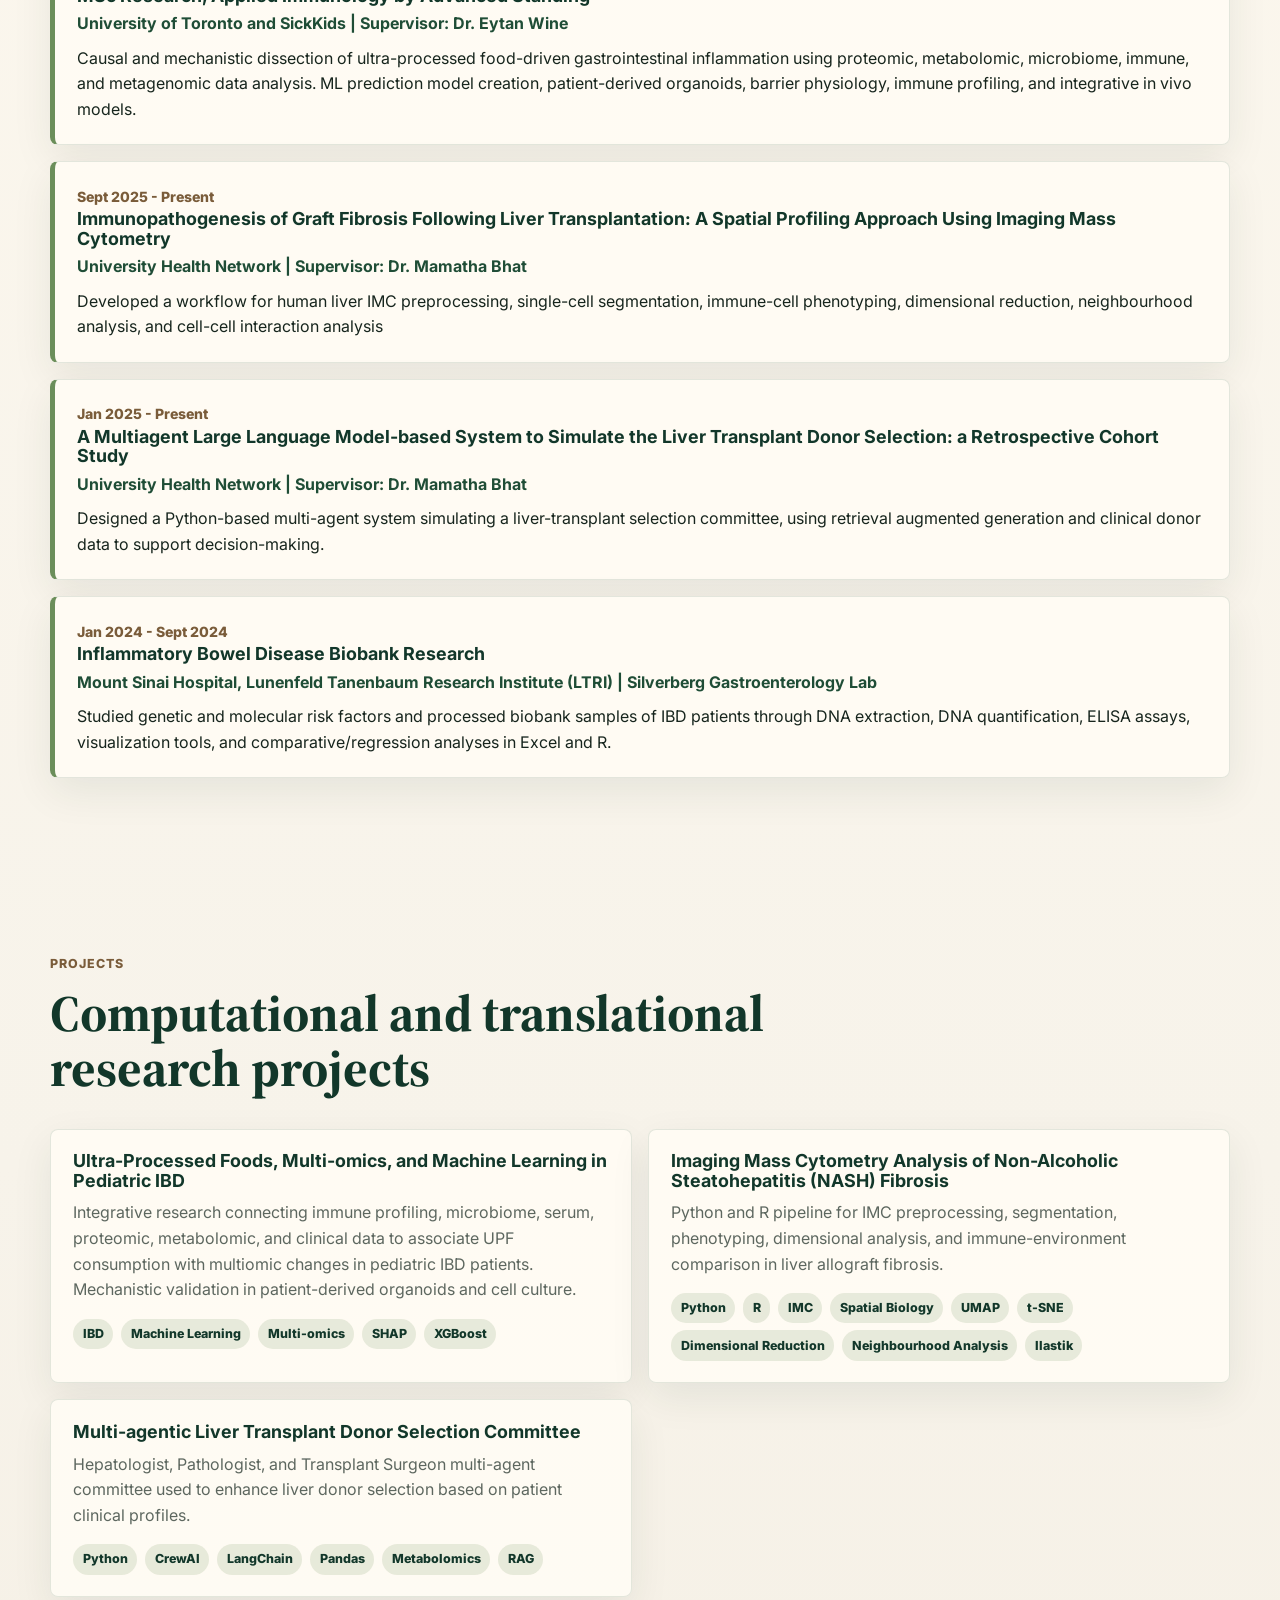
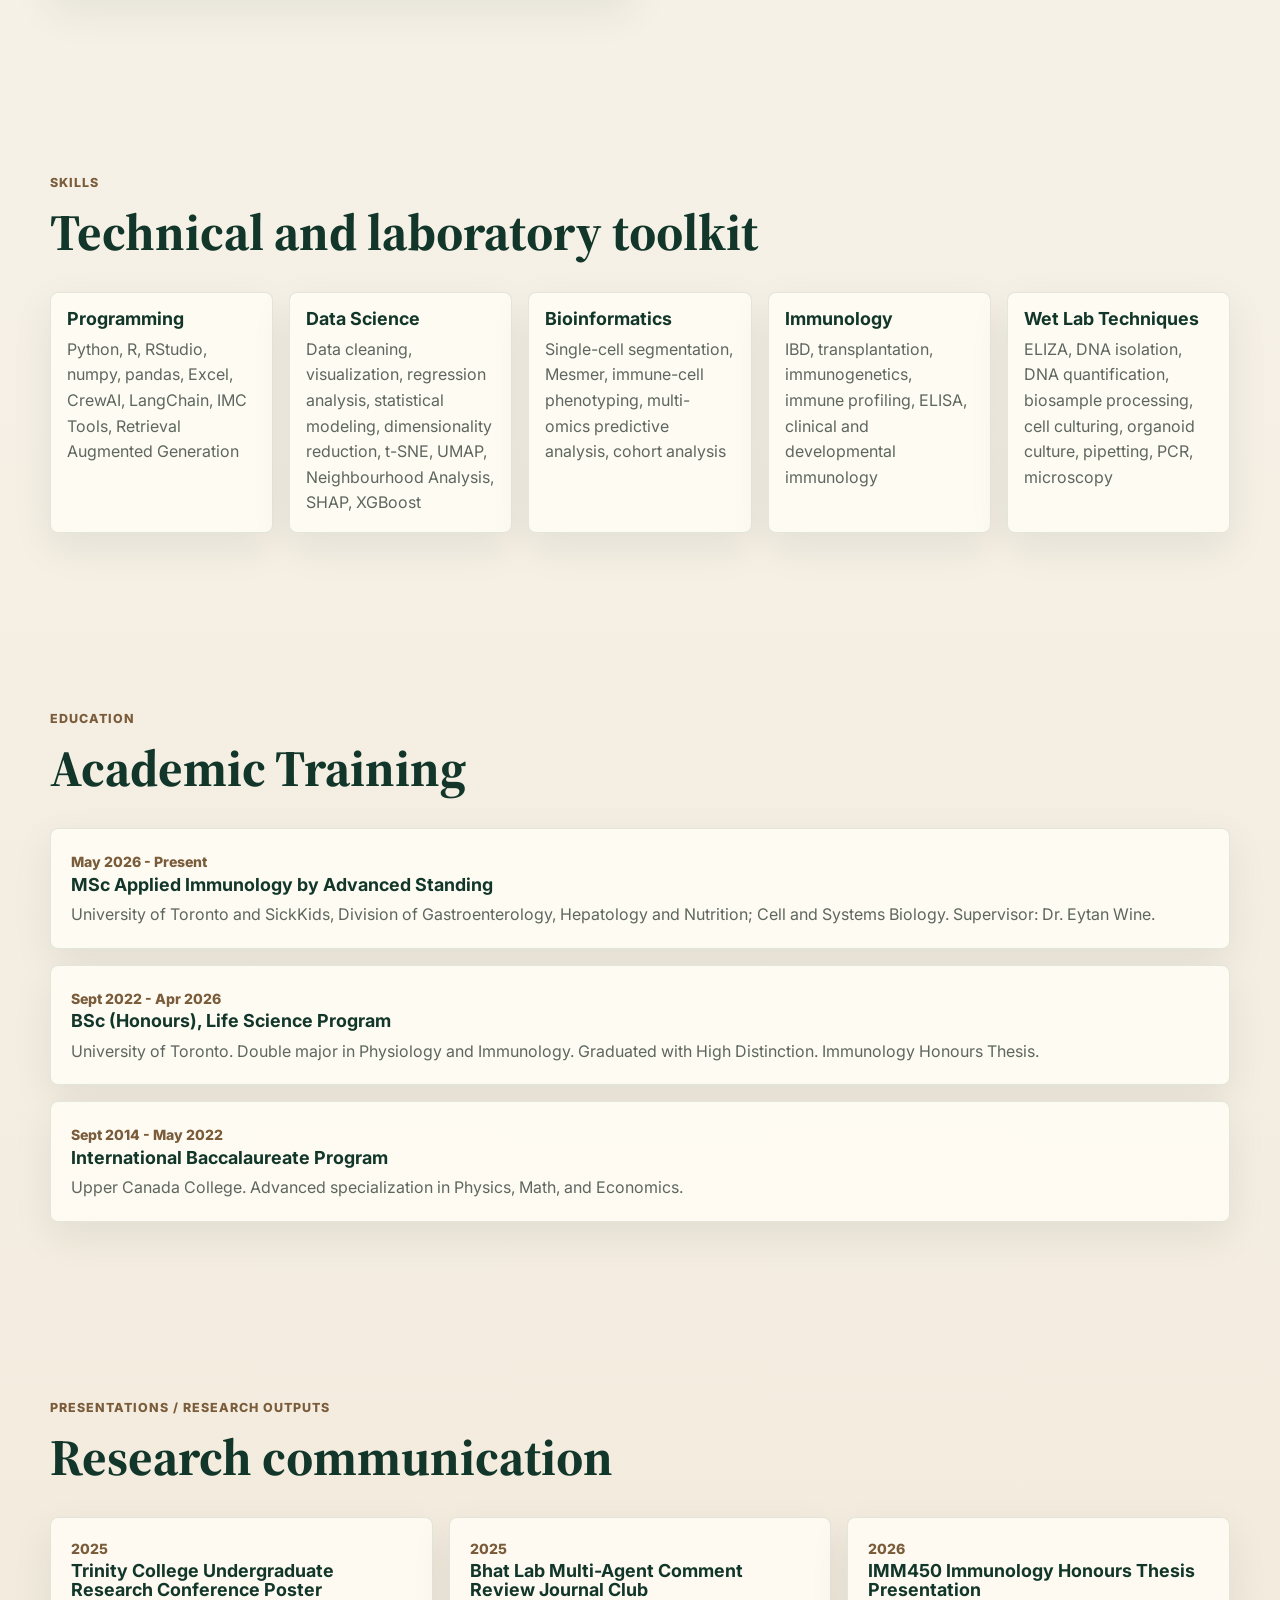
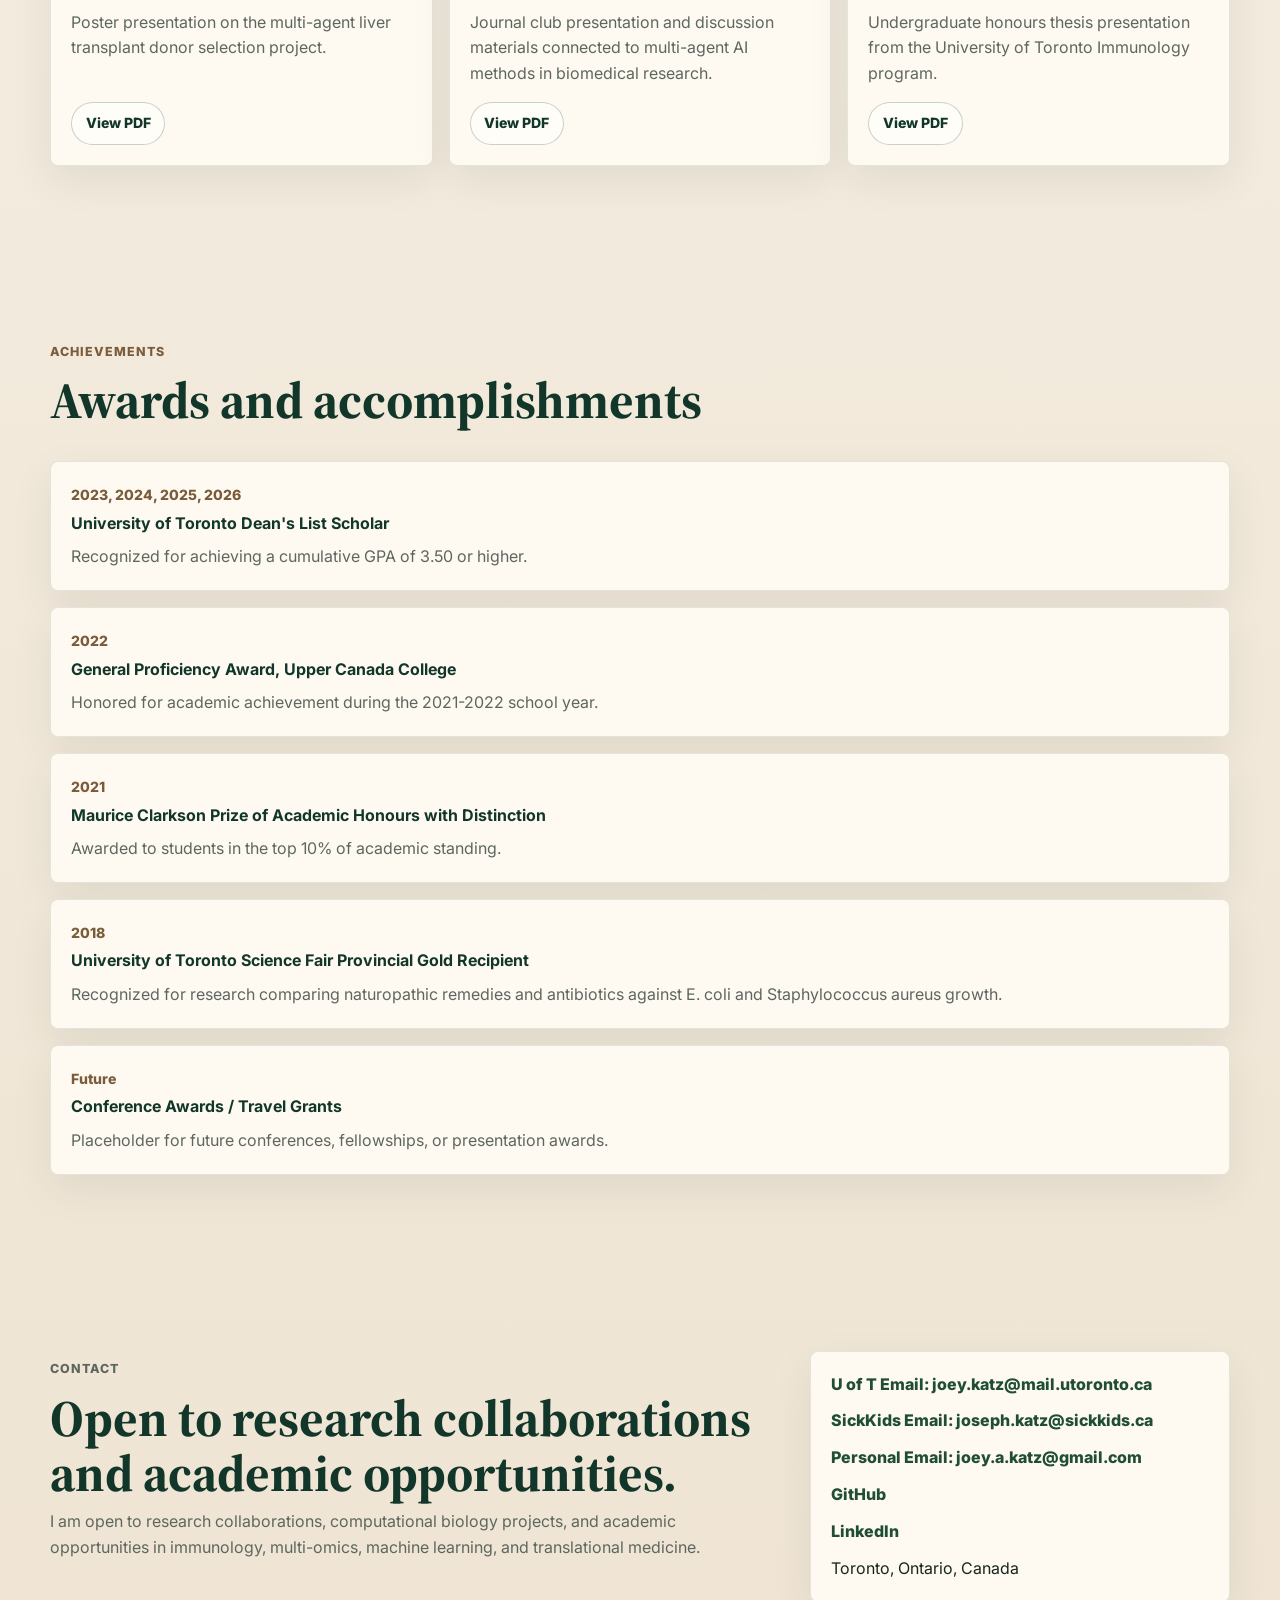
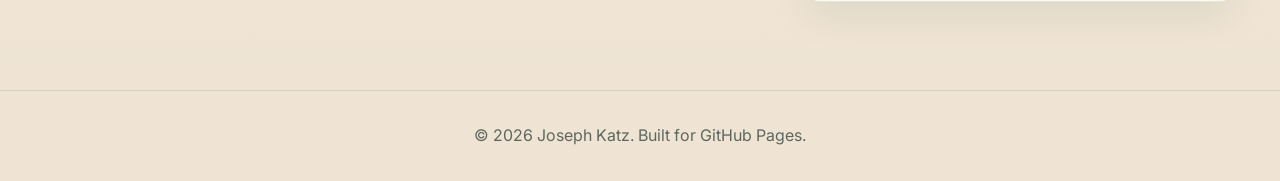
==== commit cca73a00: "First full draft upload" ====
--- a/index.html
+++ b/index.html
@@ -58,8 +58,8 @@
         <!-- EDIT PROFILE PHOTO: Replace assets/profile.PNG with your preferred image file if the filename changes. -->
         <img class="profile-photo" src="assets/profile.PNG" alt="Joseph Joey Katz profile photo" />
         <div class="signal-card">
-          <strong>Research Focus</strong>
-          <p>Pediatric IBD, immune profiling, patient-derived organoids, microbiome platforms, and computational biology.</p>
+          <strong>Research Focuses</strong>
+          <p>Pediatric IBD, Liver Transplantation, Multiomics, Immune Profiling, Patient-derived Organoids, Microbiome Platforms, and Computational Biology.</p>
         </div>
       </div>
     </section>
@@ -84,25 +84,25 @@
           <span class="date">May 2026 - Present</span>
           <h3>MSc Research, Applied Immunology by Advanced Standing</h3>
           <p class="meta">University of Toronto and SickKids | Supervisor: Dr. Eytan Wine</p>
-          <p>Causal and mechanistic dissection of ultra-processed food-driven gastrointestinal inflammation using patient-derived organoids, microbiome platforms, barrier physiology, immune profiling, and integrative in vivo models.</p>
+          <p>Causal and mechanistic dissection of ultra-processed food-driven gastrointestinal inflammation using proteomic, metabolomic, microbiome, immune, and metagenomic data analysis. ML prediction model creation, patient-derived organoids, barrier physiology, immune profiling, and integrative in vivo models.</p>
         </article>
         <article class="timeline-item">
           <span class="date">Sept 2025 - Present</span>
           <h3>Immunopathogenesis of Graft Fibrosis Following Liver Transplantation: A Spatial Profiling Approach Using Imaging Mass Cytometry </h3>
           <p class="meta">University Health Network | Supervisor: Dr. Mamatha Bhat</p>
-          <p>Developed a workflow for human liver IMC preprocessing, single-cell segmentation, immune-cell phenotyping, and dimensional analysis including UMAP and t-SNE.</p>
+          <p>Developed a workflow for human liver IMC preprocessing, single-cell segmentation, immune-cell phenotyping, dimensional reduction, neighbourhood analysis, and cell-cell interaction analysis</p>
         </article>
         <article class="timeline-item">
           <span class="date">Jan 2025 - Present</span>
-          <h3>Multi-Agent AI Evaluation of Donor Suitability</h3>
+          <h3>A Multiagent Large Language Model-based System to Simulate the Liver Transplant Donor Selection: a Retrospective Cohort Study</h3>
           <p class="meta">University Health Network | Supervisor: Dr. Mamatha Bhat</p>
           <p>Designed a Python-based multi-agent system simulating a liver-transplant selection committee, using retrieval augmented generation and clinical donor data to support decision-making.</p>
         </article>
         <article class="timeline-item">
           <span class="date">Jan 2024 - Sept 2024</span>
-          <h3>Inflammatory Bowel Disease Genetics Research</h3>
-          <p class="meta">Mount Sinai Hospital, Silverberg Gastroenterology Lab</p>
-          <p>Studied genetic and molecular risk factors for IBD through DNA extraction, DNA quantification, ELISA assays, cohort tables, visualization tools, and comparative/regression analyses in Excel and R.</p>
+          <h3>Inflammatory Bowel Disease Biobank Research</h3>
+          <p class="meta">Mount Sinai Hospital, Lunenfeld Tanenbaum Research Institute (LTRI) | Silverberg Gastroenterology Lab</p>
+          <p>Studied genetic and molecular risk factors and processed biobank samples of IBD patients through DNA extraction, DNA quantification, ELISA assays, visualization tools, and comparative/regression analyses in Excel and R.</p>
         </article>
       </div>
     </section>
@@ -115,24 +115,19 @@
       <!-- EDIT PROJECT CARDS: Change titles, descriptions, and tags inside each .project-card. -->
       <div class="card-grid">
         <article class="project-card">
-          <h3>Multi-omics and Machine Learning in Pediatric IBD</h3>
-          <p>Integrative research direction connecting immune profiling, microbiome platforms, patient-derived organoids, and computational modeling for pediatric inflammatory disease.</p>
+          <h3>Ultra-Processed Foods, Multi-omics, and Machine Learning in Pediatric IBD</h3>
+          <p>Integrative research connecting immune profiling, microbiome, serum, proteomic, metabolomic, and clinical data to associate UPF consumption with multiomic changes in pediatric IBD patients. Mechanistic validation in patient-derived organoids and cell culture.</p>
           <div class="tags"><span>IBD</span><span>Machine Learning</span><span>Multi-omics</span><span>SHAP</span><span>XGBoost</span></div>
         </article>
         <article class="project-card">
-          <h3>Imaging Mass Cytometry Analysis of Fibrosis</h3>
-          <p>Python workflow for IMC preprocessing, segmentation, phenotyping, dimensional analysis, and immune-environment comparison in liver allograft fibrosis.</p>
-          <div class="tags"><span>Python</span><span>IMC</span><span>Spatial Biology</span><span>UMAP</span><span>t-SNE</span></div>
+          <h3>Imaging Mass Cytometry Analysis of Non-Alcoholic Steatohepatitis (NASH) Fibrosis</h3>
+          <p>Python and R pipeline for IMC preprocessing, segmentation, phenotyping, dimensional analysis, and immune-environment comparison in liver allograft fibrosis.</p>
+          <div class="tags"><span>Python</span><span>R</span><span>IMC</span><span>Spatial Biology</span><span>UMAP</span><span>t-SNE</span><span>Dimensional Reduction</span><span>Neighbourhood Analysis</span><span>Ilastik</span></div>
         </article>
         <article class="project-card">
-          <h3>Microbiome and Metabolomics Data Exploration</h3>
-          <p>Exploratory project space for microbiome, metabolomics, and proteomics datasets connected to gut inflammation and translational immunology.</p>
-          <div class="tags"><span>R</span><span>tidyverse</span><span>ggplot2</span><span>Microbiome</span><span>Metabolomics</span></div>
-        </article>
-        <article class="project-card">
-          <h3>AI and Biomedical Research Tools</h3>
-          <p>Biomedical AI tools including multi-agent clinical reasoning prototypes, retrieval augmented generation, and structured evaluation workflows for research settings.</p>
-          <div class="tags"><span>Python</span><span>CrewAI</span><span>RAG</span><span>Pandas</span><span>Clinical Data</span></div>
+          <h3>Multi-agentic Liver Transplant Donor Selection Committee</h3>
+          <p>Hepatologist, Pathologist, and Transplant Surgeon multi-agent committee used to enhance liver donor selection based on patient clinical profiles.</p>
+          <div class="tags"><span>Python</span><span>CrewAI</span><span>LangChain</span><span>Pandas</span><span>Metabolomics</span><span>RAG</span></div>
         </article>
       </div>
     </section>
@@ -144,11 +139,11 @@
       </div>
       <!-- EDIT SKILLS: Add or remove list items in each group. -->
       <div class="skills-grid">
-        <article><h3>Programming</h3><p>Python, R, RStudio, numpy, pandas, Excel</p></article>
-        <article><h3>Data Science</h3><p>Data cleaning, visualization, regression analysis, statistical modeling, dimensionality reduction, t-SNE, UMAP</p></article>
-        <article><h3>Bioinformatics</h3><p>Single-cell segmentation, Mesmer, immune-cell phenotyping, multi-omics exploration, cohort analysis</p></article>
-        <article><h3>Immunology</h3><p>IBD, immunogenetics, immune profiling, ELISA, pediatric inflammatory disease, barrier physiology</p></article>
-        <article><h3>Tools</h3><p>CrewAI, retrieval augmented generation, PowerPoint, ggplot2, tidyverse, GitHub Pages</p></article>
+        <article><h3>Programming</h3><p>Python, R, RStudio, numpy, pandas, Excel, CrewAI, LangChain, IMC Tools, Retrieval Augmented Generation</p></article>
+        <article><h3>Data Science</h3><p>Data cleaning, visualization, regression analysis, statistical modeling, dimensionality reduction, t-SNE, UMAP, Neighbourhood Analysis, SHAP, XGBoost</p></article>
+        <article><h3>Bioinformatics</h3><p>Single-cell segmentation, Mesmer, immune-cell phenotyping, multi-omics predictive analysis, cohort analysis</p></article>
+        <article><h3>Immunology</h3><p>IBD, transplantation, immunogenetics, immune profiling, ELISA, clinical and developmental immunology</p></article>
+        <article><h3>Wet Lab Techniques</h3><p>ELIZA, DNA isolation, DNA quantification, biosample processing, cell culturing, organoid culture, pipetting, PCR, microscopy</p></article>
       </div>
     </section>
 
@@ -182,12 +177,38 @@
         <p class="eyebrow">Presentations / Research Outputs</p>
         <h2>Research communication</h2>
       </div>
-      <!-- EDIT OUTPUTS: These are flexible cards for posters, abstracts, thesis work, journal clubs, and future publications. -->
-      <div class="card-grid compact">
-        <article class="project-card"><h3>ORT Summer Student Research Conference Poster</h3><p>First-author poster presentation for the Donor Agent project, United Health Network ORT Summer Student Research Program, 2025.</p></article>
-        <article class="project-card"><h3>Immunology Honours Thesis</h3><p>University of Toronto IMM450 Honours Thesis. Add final title, supervisor, and abstract details here.</p></article>
-        <article class="project-card"><h3>Lab Presentations and Journal Clubs</h3><p>Placeholder for internal lab talks, journal clubs, and project updates.</p></article>
-        <article class="project-card"><h3>Future Publications</h3><p>No publications listed in the CV yet. Add peer-reviewed manuscripts, preprints, or abstracts here when available.</p></article>
+      <!-- EDIT OUTPUTS: Add more cards here for posters, abstracts, thesis work, journal clubs, and future publications. -->
+      <div class="outputs-grid">
+        <article class="project-card output-card">
+          <div class="output-copy">
+            <span class="date">2025</span>
+            <h3>Trinity College Undergraduate Research Conference Poster</h3>
+            <p>Poster presentation on the multi-agent liver transplant donor selection project.</p>
+            <div class="output-actions">
+              <a class="button small" href="assets/TCURC_Poster.pdf" target="_blank" rel="noreferrer">View PDF</a>
+            </div>
+          </div>
+        </article>
+        <article class="project-card output-card">
+          <div class="output-copy">
+            <span class="date">2025</span>
+            <h3>Bhat Lab Multi-Agent Comment Review Journal Club</h3>
+            <p>Journal club presentation and discussion materials connected to multi-agent AI methods in biomedical research.</p>
+            <div class="output-actions">
+              <a class="button small" href="assets/Bhat_Multiagent_Comment_Review.pdf" target="_blank" rel="noreferrer">View PDF</a>
+            </div>
+          </div>
+        </article>
+        <article class="project-card output-card">
+          <div class="output-copy">
+            <span class="date">2026</span>
+            <h3>IMM450 Immunology Honours Thesis Presentation</h3>
+            <p>Undergraduate honours thesis presentation from the University of Toronto Immunology program.</p>
+            <div class="output-actions">
+              <a class="button small" href="assets/IMM450%20-%20Presentation%20Joseph%20Katz.pdf" target="_blank" rel="noreferrer">View PDF</a>
+            </div>
+          </div>
+        </article>
       </div>
     </section>
 
@@ -226,7 +247,7 @@
 
   <footer>
     <!-- EDIT FOOTER: Change the year or footer text here. -->
-    <p>&copy; 2026 Joseph "Joey" Katz. Built for GitHub Pages.</p>
+    <p>&copy; 2026 Joseph Katz. Built for GitHub Pages.</p>
   </footer>
 
   <script src="script.js"></script>
--- a/styles.css
+++ b/styles.css
@@ -123,6 +123,7 @@
 }
 .button:hover { transform: translateY(-2px); box-shadow: var(--shadow); background: white; }
 .button.primary { background: var(--forest); color: var(--cream); border-color: var(--forest); }
+.button.small { min-height: 38px; padding: 0.55rem 0.85rem; font-size: 0.88rem; }
 
 .profile-panel { position: relative; display: grid; gap: 1rem; justify-items: center; }
 .profile-photo {
@@ -168,6 +169,14 @@
   font-weight: 800;
 }
 .compact .project-card { min-height: 180px; }
+
+.outputs-grid { display: grid; grid-template-columns: repeat(3, minmax(0, 1fr)); gap: 1rem; }
+.output-card { display: flex; flex-direction: column; padding: 1.25rem; }
+.output-copy { display: flex; flex-direction: column; height: 100%; }
+.output-actions { display: flex; flex-wrap: wrap; gap: 0.6rem; margin-top: 1rem; }
+.output-card .output-actions { margin-top: auto; padding-top: 1rem; }
+.output-card.text-only { justify-content: center; }
+.output-card.text-only .output-copy { padding: 0; }
 
 .skills-grid { display: grid; grid-template-columns: repeat(5, minmax(0, 1fr)); gap: 1rem; }
 .skills-grid article { padding: 1rem; }
@@ -199,11 +208,12 @@
   .nav-links a { padding: 0.85rem 0.5rem; }
   .hero, .split, .contact-section { grid-template-columns: 1fr; }
   .hero { gap: 2.25rem; min-height: auto; }
-  .card-grid, .skills-grid { grid-template-columns: 1fr; }
+  .card-grid, .skills-grid, .outputs-grid { grid-template-columns: 1fr; }
 }
 
 @media (max-width: 560px) {
   .section { width: min(100% - 1.2rem, 1180px); padding: 4rem 0; }
   .hero-actions .button { width: 100%; }
+  .output-actions .button { width: auto; }
   h1 { font-size: 3rem; }
 }
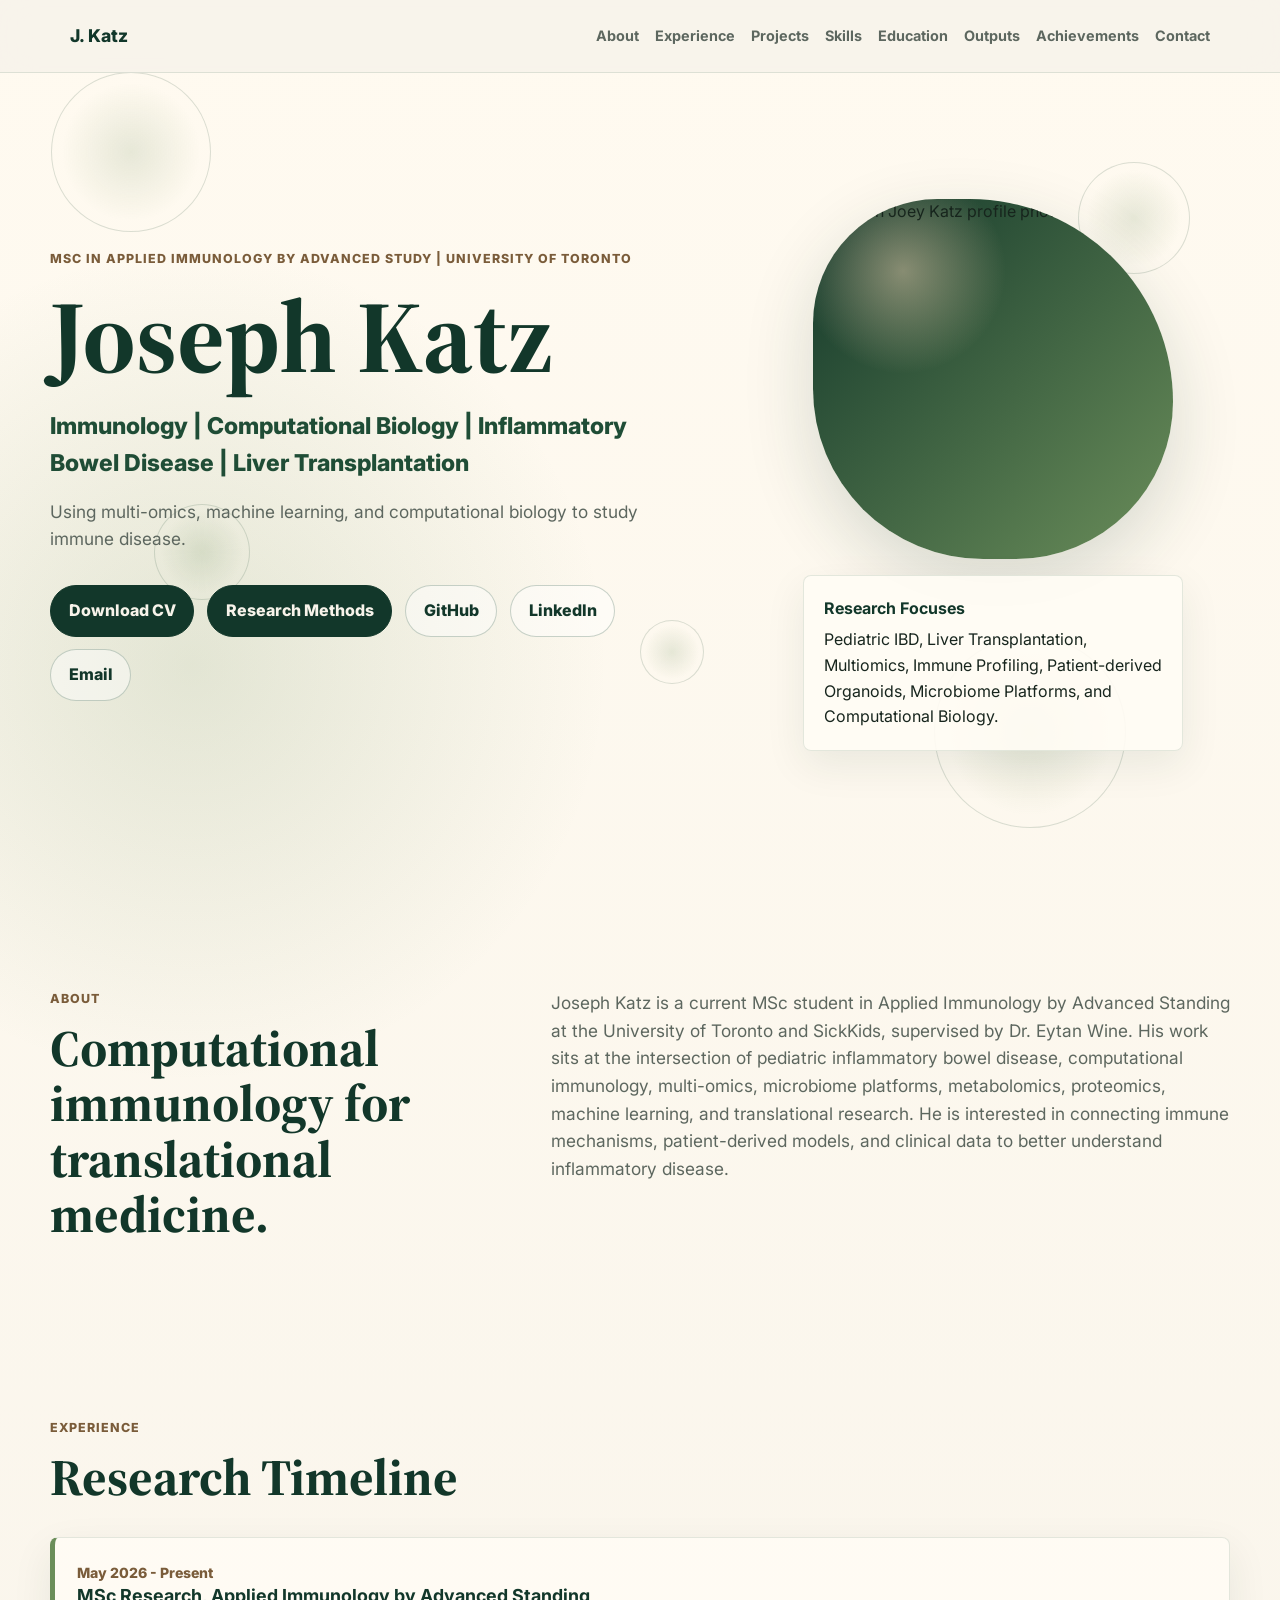
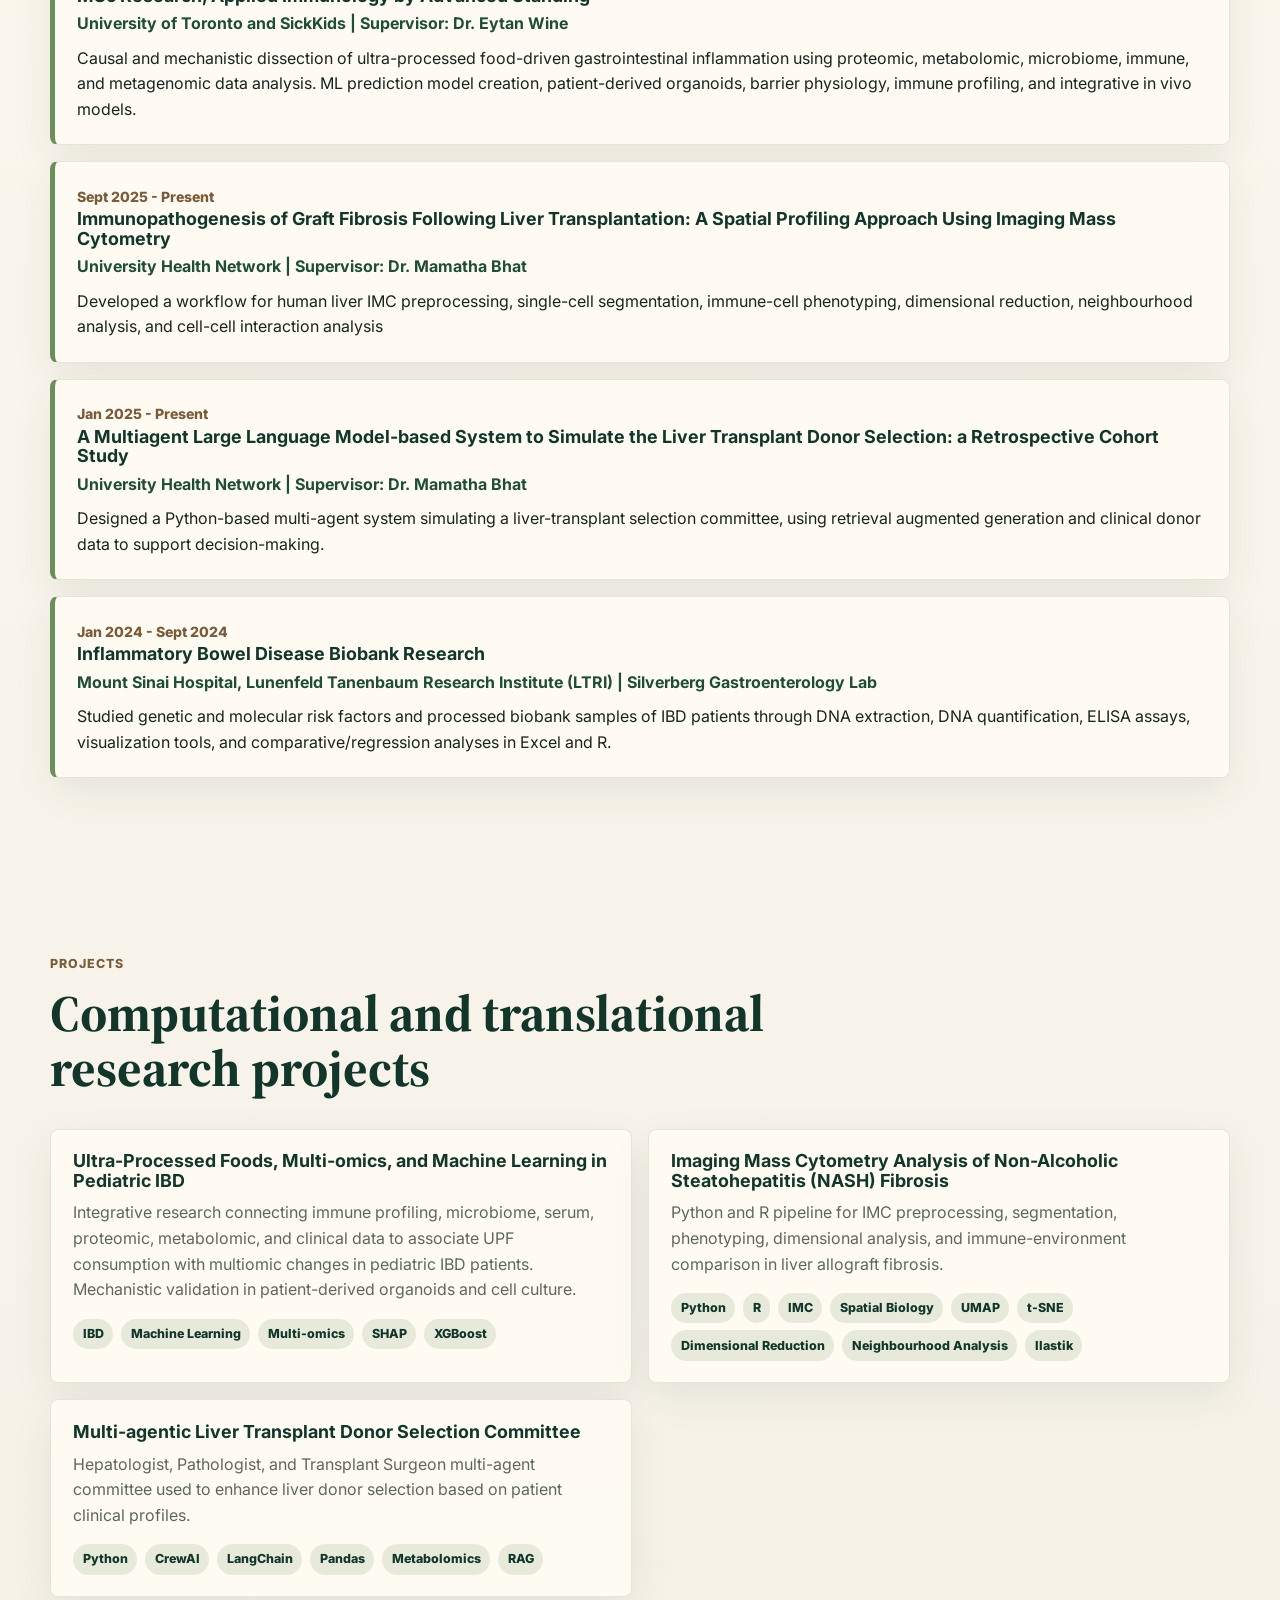
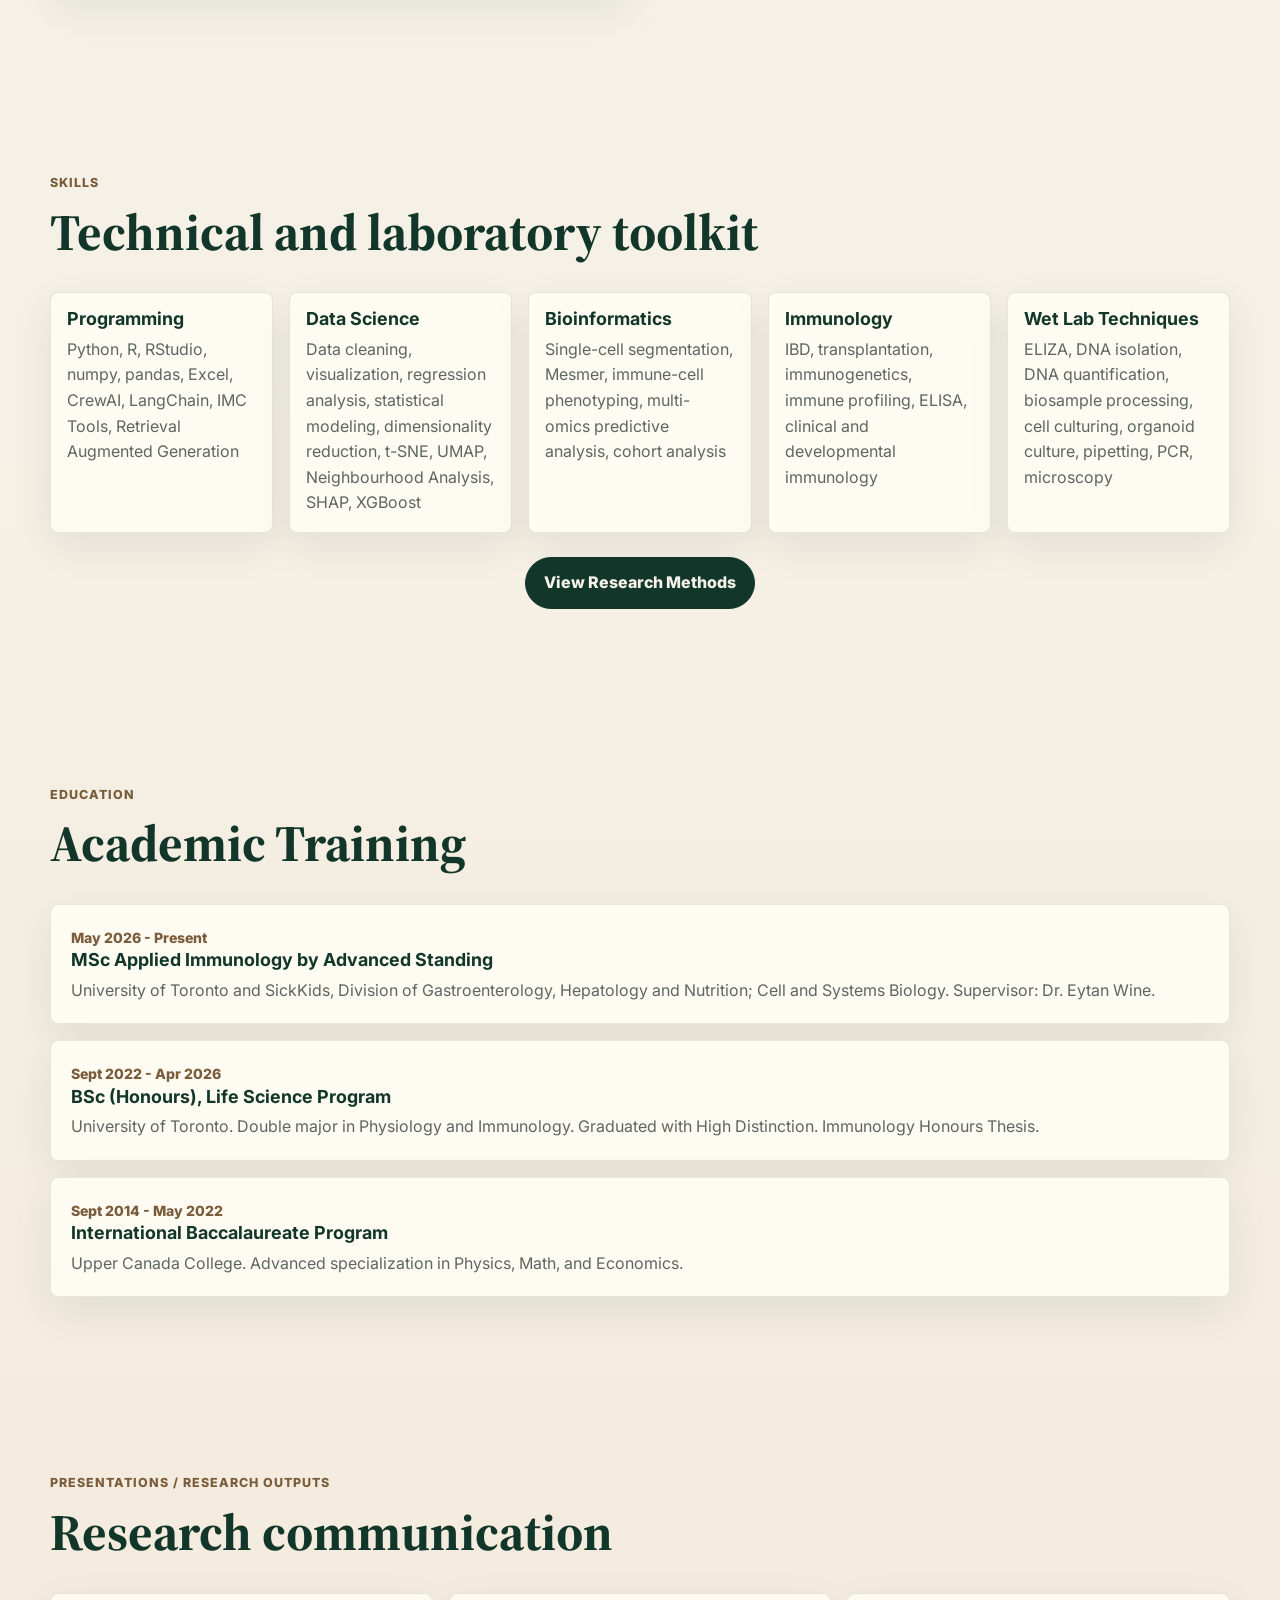
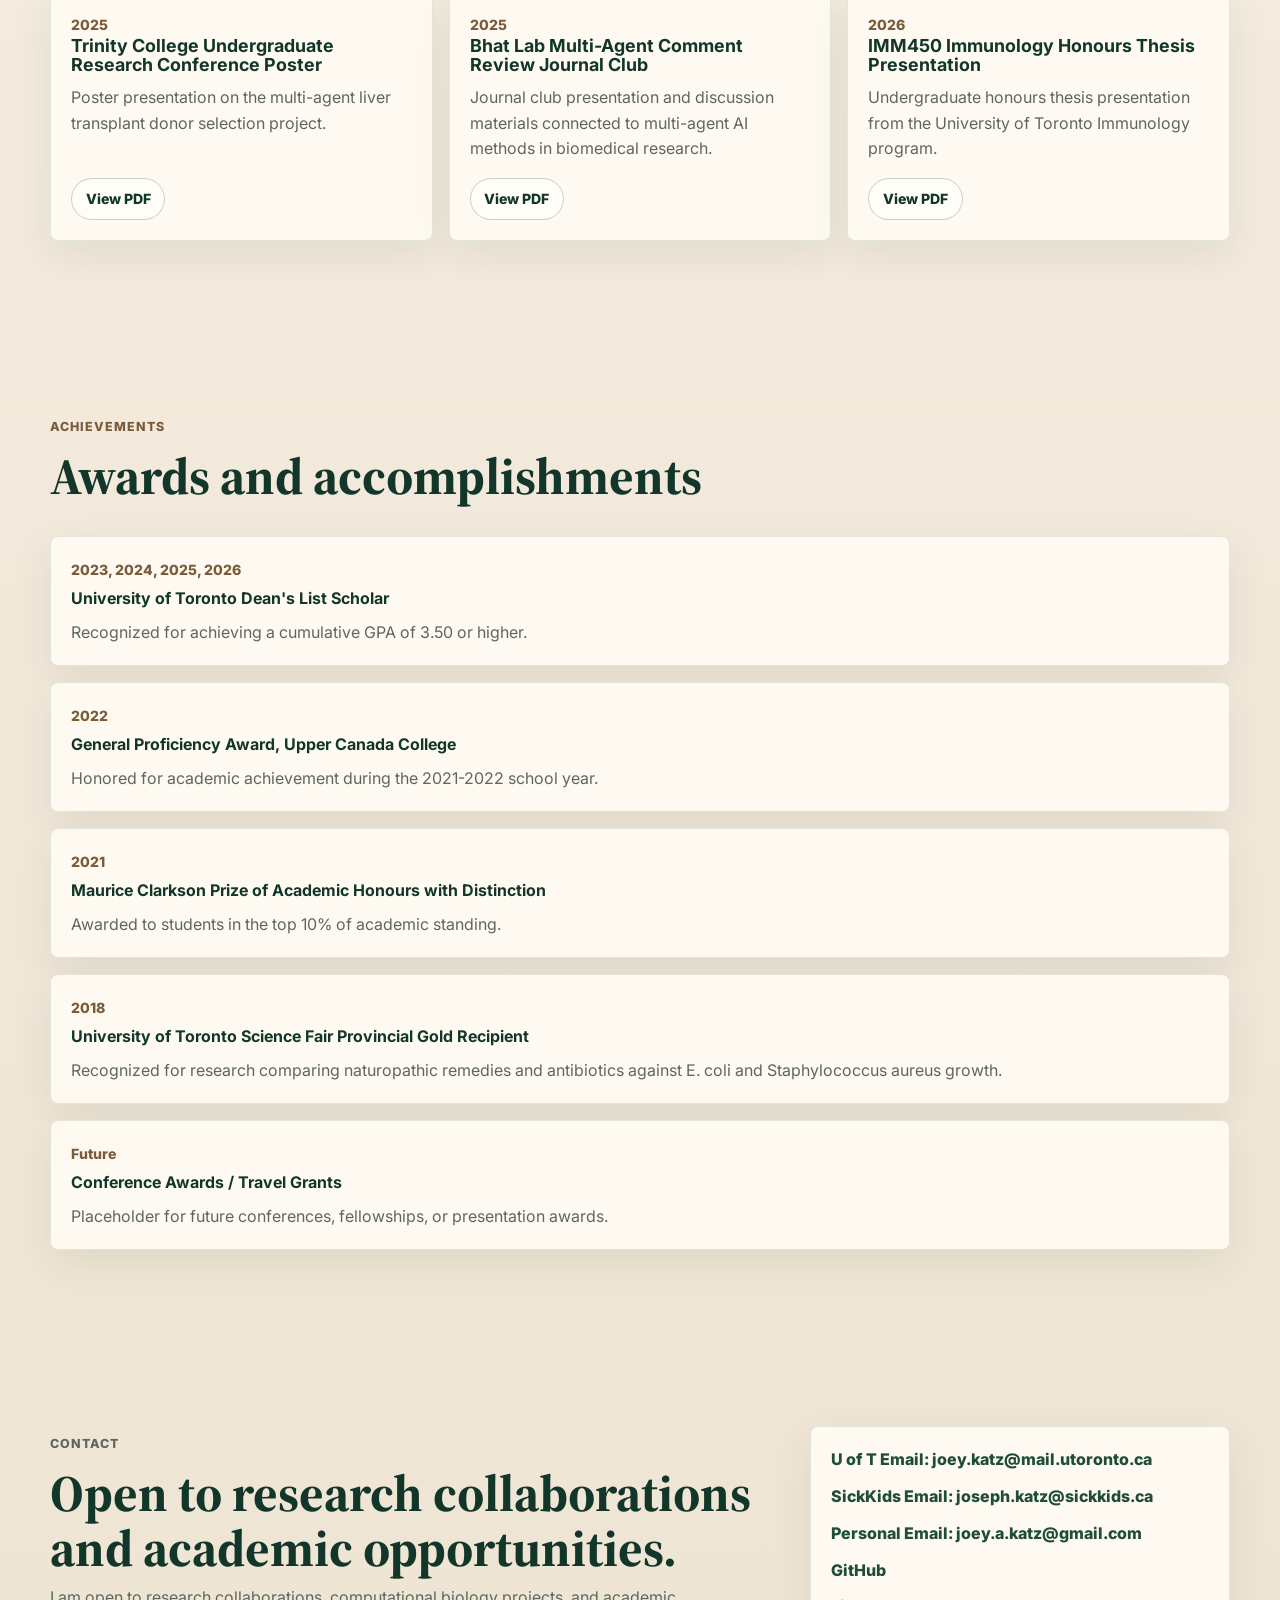
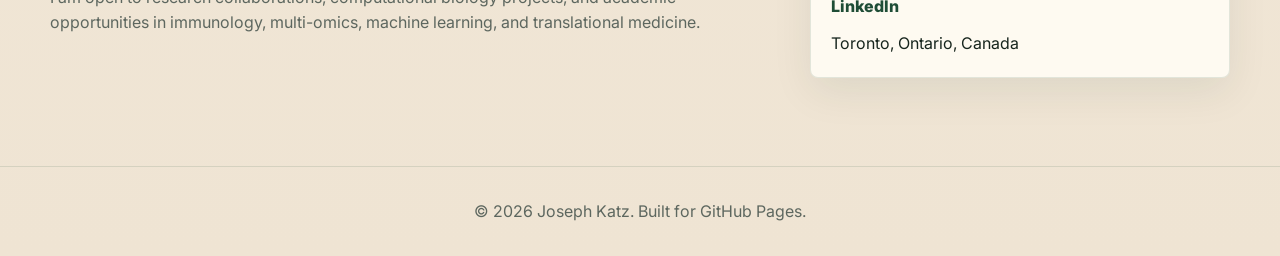
==== commit f6f0b605: "Research Methods" ====
--- a/index.html
+++ b/index.html
@@ -6,6 +6,9 @@
   <!-- EDIT: Change the browser tab title here. -->
   <title>Joseph Katz | Academic Portfolio</title>
   <meta name="description" content="Academic portfolio for Joseph Joey Katz, MSc student in Immunology at the University of Toronto and SickKids." />
+  <!-- EDIT FAVICON: Replace assets/favicon.png if you want a different browser tab icon. -->
+  <link rel="icon" type="image/png" href="assets/favicon.png" />
+  <link rel="apple-touch-icon" href="assets/favicon.png" />
   <link rel="preconnect" href="https://fonts.googleapis.com" />
   <link rel="preconnect" href="https://fonts.gstatic.com" crossorigin />
   <link href="https://fonts.googleapis.com/css2?family=Inter:wght@400;500;600;700;800&family=Source+Serif+4:wght@600;700&display=swap" rel="stylesheet" />
@@ -48,6 +51,7 @@
         <div class="hero-actions" aria-label="Profile links">
           <!-- EDIT CV FILE: Replace assets/Joseph_Katz_CV.pdf if your CV filename changes. -->
           <a class="button primary" href="assets/Joseph_Katz_CV.pdf" target="_blank" rel="noreferrer">Download CV</a>
+          <a class="button primary" href="https://josephkatz.ca/ResearchMethods" target="_blank" rel="noreferrer">Research Methods</a>
           <!-- EDIT LINKS: Replace # with your real GitHub and LinkedIn URLs when ready. -->
           <a class="button" href="https://github.com/JosephKatz04" aria-label="JosephKatz04">GitHub</a>
           <a class="button" href="https://www.linkedin.com/in/joseph-katz-81875a253/" aria-label="LinkedIn profile placeholder">LinkedIn</a>
@@ -144,6 +148,10 @@
         <article><h3>Bioinformatics</h3><p>Single-cell segmentation, Mesmer, immune-cell phenotyping, multi-omics predictive analysis, cohort analysis</p></article>
         <article><h3>Immunology</h3><p>IBD, transplantation, immunogenetics, immune profiling, ELISA, clinical and developmental immunology</p></article>
         <article><h3>Wet Lab Techniques</h3><p>ELIZA, DNA isolation, DNA quantification, biosample processing, cell culturing, organoid culture, pipetting, PCR, microscopy</p></article>
+      </div>
+      <!-- EDIT RESEARCH METHODS LINK: Update this URL if the methods website moves. -->
+      <div class="skills-action">
+        <a class="button primary" href="https://josephkatz.ca/ResearchMethods" target="_blank" rel="noreferrer">View Research Methods</a>
       </div>
     </section>
 
--- a/styles.css
+++ b/styles.css
@@ -181,6 +181,7 @@
 .skills-grid { display: grid; grid-template-columns: repeat(5, minmax(0, 1fr)); gap: 1rem; }
 .skills-grid article { padding: 1rem; }
 .skills-grid p, .education-list p, .achievement-list p, .contact-section p { color: var(--muted); margin-top: 0.5rem; }
+.skills-action { display: flex; justify-content: center; margin-top: 1.5rem; }
 .education-list, .achievement-list { display: grid; gap: 1rem; }
 .education-list article, .achievement-list article { padding: 1.25rem; }
 .achievement-list strong { display: block; color: var(--forest); margin-top: 0.2rem; }
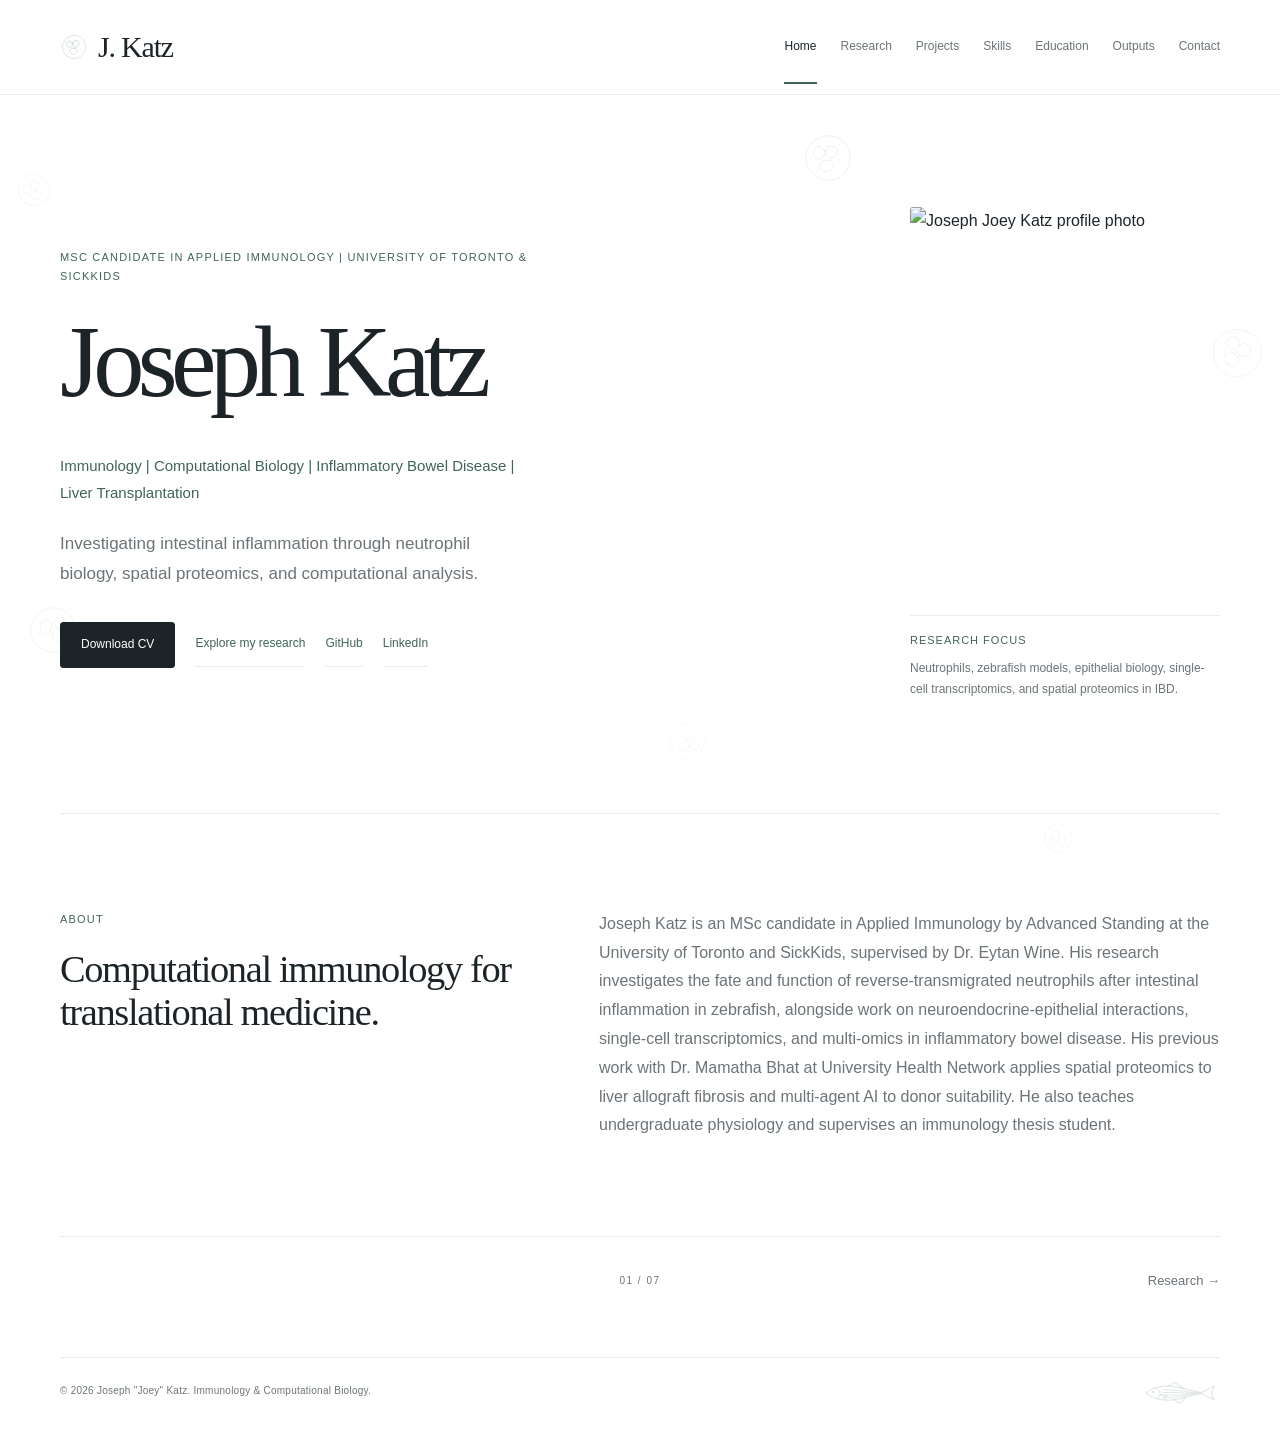
==== commit 499b3eb1: "Overhaul" ====
--- a/index.html
+++ b/index.html
@@ -3,261 +3,19 @@
 <head>
   <meta charset="UTF-8" />
   <meta name="viewport" content="width=device-width, initial-scale=1.0" />
-  <!-- EDIT: Change the browser tab title here. -->
   <title>Joseph Katz | Academic Portfolio</title>
   <meta name="description" content="Academic portfolio for Joseph Joey Katz, MSc student in Immunology at the University of Toronto and SickKids." />
-  <!-- EDIT FAVICON: Replace assets/favicon.png if you want a different browser tab icon. -->
-  <link rel="icon" type="image/png" href="assets/favicon.png" />
-  <link rel="apple-touch-icon" href="assets/favicon.png" />
-  <link rel="preconnect" href="https://fonts.googleapis.com" />
-  <link rel="preconnect" href="https://fonts.gstatic.com" crossorigin />
-  <link href="https://fonts.googleapis.com/css2?family=Inter:wght@400;500;600;700;800&family=Source+Serif+4:wght@600;700&display=swap" rel="stylesheet" />
   <link rel="stylesheet" href="styles.css" />
 </head>
 <body>
-  <!-- EDIT BACKGROUND VISUALS: The floating cell/network accents are styled in styles.css under ".bio-field". -->
-  <div class="bio-field" aria-hidden="true">
-    <span></span><span></span><span></span><span></span><span></span>
-  </div>
-
-  <!-- EDIT SECTION ORDER: Move the matching <section> blocks and update these links if you want a different order. -->
-  <header class="site-header">
-    <nav class="nav" aria-label="Primary navigation">
-      <a class="brand" href="#hero">J. Katz</a>
-      <button class="nav-toggle" type="button" aria-label="Open navigation menu" aria-expanded="false">
-        <span></span><span></span><span></span>
-      </button>
-      <div class="nav-links">
-        <a href="#about">About</a>
-        <a href="#experience">Experience</a>
-        <a href="#projects">Projects</a>
-        <a href="#skills">Skills</a>
-        <a href="#education">Education</a>
-        <a href="#outputs">Outputs</a>
-        <a href="#achievements">Achievements</a>
-        <a href="#contact">Contact</a>
-      </div>
-    </nav>
-  </header>
-
+  <div class="bio-field" aria-hidden="true"><span></span><span></span><span></span><span></span><span></span></div>
+  <header class="site-header"><nav class="nav" aria-label="Primary navigation"><a class="brand" href="index.html">J. Katz</a><button class="nav-toggle" type="button" aria-label="Open navigation menu" aria-expanded="false"><span></span><span></span><span></span></button><div class="nav-links"><a href="index.html">Home</a><a href="research.html">Research</a><a href="projects.html">Projects</a><a href="skills.html">Skills</a><a href="education.html">Education</a><a href="outputs.html">Outputs</a><a href="contact.html">Contact</a></div></nav></header>
   <main>
-    <section id="hero" class="hero section">
-      <div class="hero-copy">
-        <p class="eyebrow">MSc in Applied Immunology by Advanced Study | University of Toronto</p>
-        <!-- EDIT TEXT: Change your name, subtitle, and tagline here. -->
-        <h1>Joseph Katz</h1>
-        <p class="subtitle">Immunology | Computational Biology | Inflammatory Bowel Disease | Liver Transplantation</p>
-        <p class="hero-text">Using multi-omics, machine learning, and computational biology to study immune disease.</p>
-        <div class="hero-actions" aria-label="Profile links">
-          <!-- EDIT CV FILE: Replace assets/Joseph_Katz_CV.pdf if your CV filename changes. -->
-          <a class="button primary" href="assets/Joseph_Katz_CV.pdf" target="_blank" rel="noreferrer">Download CV</a>
-          <a class="button primary" href="https://josephkatz.ca/ResearchMethods" target="_blank" rel="noreferrer">Research Methods</a>
-          <!-- EDIT LINKS: Replace # with your real GitHub and LinkedIn URLs when ready. -->
-          <a class="button" href="https://github.com/JosephKatz04" aria-label="JosephKatz04">GitHub</a>
-          <a class="button" href="https://www.linkedin.com/in/joseph-katz-81875a253/" aria-label="LinkedIn profile placeholder">LinkedIn</a>
-          <a class="button" href="mailto:joey.katz@mail.utoronto.ca">Email</a>
-        </div>
-      </div>
-      <div class="profile-panel">
-        <!-- EDIT PROFILE PHOTO: Replace assets/profile.PNG with your preferred image file if the filename changes. -->
-        <img class="profile-photo" src="assets/profile.PNG" alt="Joseph Joey Katz profile photo" />
-        <div class="signal-card">
-          <strong>Research Focuses</strong>
-          <p>Pediatric IBD, Liver Transplantation, Multiomics, Immune Profiling, Patient-derived Organoids, Microbiome Platforms, and Computational Biology.</p>
-        </div>
-      </div>
+    <section class="hero section">
+      <div class="hero-copy"><p class="eyebrow">MSc Candidate in Applied Immunology | University of Toronto &amp; SickKids</p><h1>Joseph Katz</h1><p class="subtitle">Immunology | Computational Biology | Inflammatory Bowel Disease | Liver Transplantation</p><p class="hero-text">Investigating intestinal inflammation through neutrophil biology, spatial proteomics, and computational analysis.</p><div class="hero-actions" aria-label="Profile links"><a class="button primary" href="assets/CV_Oct2026.pdf" target="_blank" rel="noreferrer">Download CV</a><a class="button" href="research.html">Explore my research</a><a class="button" href="https://github.com/JosephKatz04">GitHub</a><a class="button" href="https://www.linkedin.com/in/joseph-katz-81875a253/">LinkedIn</a></div></div>
+      <div class="profile-panel"><img class="profile-photo" src="assets/profile.PNG" alt="Joseph Joey Katz profile photo" /><div class="signal-card"><strong>Research Focus</strong><p>Neutrophils, zebrafish models, epithelial biology, single-cell transcriptomics, and spatial proteomics in IBD.</p></div></div>
     </section>
-
-    <section id="about" class="section split">
-      <div>
-        <p class="eyebrow">About</p>
-        <h2>Computational immunology for translational medicine.</h2>
-      </div>
-      <!-- EDIT TEXT: This bio is based on the CV and can be shortened or made more personal. -->
-      <p>Joseph Katz is a current MSc student in Applied Immunology by Advanced Standing at the University of Toronto and SickKids, supervised by Dr. Eytan Wine. His work sits at the intersection of pediatric inflammatory bowel disease, computational immunology, multi-omics, microbiome platforms, metabolomics, proteomics, machine learning, and translational research. He is interested in connecting immune mechanisms, patient-derived models, and clinical data to better understand inflammatory disease.</p>
-    </section>
-
-    <section id="experience" class="section">
-      <div class="section-heading">
-        <p class="eyebrow">Experience</p>
-        <h2>Research Timeline</h2>
-      </div>
-      <!-- EDIT EXPERIENCE ITEMS: Duplicate or remove .timeline-item blocks to change your experience. -->
-      <div class="timeline">
-        <article class="timeline-item">
-          <span class="date">May 2026 - Present</span>
-          <h3>MSc Research, Applied Immunology by Advanced Standing</h3>
-          <p class="meta">University of Toronto and SickKids | Supervisor: Dr. Eytan Wine</p>
-          <p>Causal and mechanistic dissection of ultra-processed food-driven gastrointestinal inflammation using proteomic, metabolomic, microbiome, immune, and metagenomic data analysis. ML prediction model creation, patient-derived organoids, barrier physiology, immune profiling, and integrative in vivo models.</p>
-        </article>
-        <article class="timeline-item">
-          <span class="date">Sept 2025 - Present</span>
-          <h3>Immunopathogenesis of Graft Fibrosis Following Liver Transplantation: A Spatial Profiling Approach Using Imaging Mass Cytometry </h3>
-          <p class="meta">University Health Network | Supervisor: Dr. Mamatha Bhat</p>
-          <p>Developed a workflow for human liver IMC preprocessing, single-cell segmentation, immune-cell phenotyping, dimensional reduction, neighbourhood analysis, and cell-cell interaction analysis</p>
-        </article>
-        <article class="timeline-item">
-          <span class="date">Jan 2025 - Present</span>
-          <h3>A Multiagent Large Language Model-based System to Simulate the Liver Transplant Donor Selection: a Retrospective Cohort Study</h3>
-          <p class="meta">University Health Network | Supervisor: Dr. Mamatha Bhat</p>
-          <p>Designed a Python-based multi-agent system simulating a liver-transplant selection committee, using retrieval augmented generation and clinical donor data to support decision-making.</p>
-        </article>
-        <article class="timeline-item">
-          <span class="date">Jan 2024 - Sept 2024</span>
-          <h3>Inflammatory Bowel Disease Biobank Research</h3>
-          <p class="meta">Mount Sinai Hospital, Lunenfeld Tanenbaum Research Institute (LTRI) | Silverberg Gastroenterology Lab</p>
-          <p>Studied genetic and molecular risk factors and processed biobank samples of IBD patients through DNA extraction, DNA quantification, ELISA assays, visualization tools, and comparative/regression analyses in Excel and R.</p>
-        </article>
-      </div>
-    </section>
-
-    <section id="projects" class="section">
-      <div class="section-heading">
-        <p class="eyebrow">Projects</p>
-        <h2>Computational and translational research projects</h2>
-      </div>
-      <!-- EDIT PROJECT CARDS: Change titles, descriptions, and tags inside each .project-card. -->
-      <div class="card-grid">
-        <article class="project-card">
-          <h3>Ultra-Processed Foods, Multi-omics, and Machine Learning in Pediatric IBD</h3>
-          <p>Integrative research connecting immune profiling, microbiome, serum, proteomic, metabolomic, and clinical data to associate UPF consumption with multiomic changes in pediatric IBD patients. Mechanistic validation in patient-derived organoids and cell culture.</p>
-          <div class="tags"><span>IBD</span><span>Machine Learning</span><span>Multi-omics</span><span>SHAP</span><span>XGBoost</span></div>
-        </article>
-        <article class="project-card">
-          <h3>Imaging Mass Cytometry Analysis of Non-Alcoholic Steatohepatitis (NASH) Fibrosis</h3>
-          <p>Python and R pipeline for IMC preprocessing, segmentation, phenotyping, dimensional analysis, and immune-environment comparison in liver allograft fibrosis.</p>
-          <div class="tags"><span>Python</span><span>R</span><span>IMC</span><span>Spatial Biology</span><span>UMAP</span><span>t-SNE</span><span>Dimensional Reduction</span><span>Neighbourhood Analysis</span><span>Ilastik</span></div>
-        </article>
-        <article class="project-card">
-          <h3>Multi-agentic Liver Transplant Donor Selection Committee</h3>
-          <p>Hepatologist, Pathologist, and Transplant Surgeon multi-agent committee used to enhance liver donor selection based on patient clinical profiles.</p>
-          <div class="tags"><span>Python</span><span>CrewAI</span><span>LangChain</span><span>Pandas</span><span>Metabolomics</span><span>RAG</span></div>
-        </article>
-      </div>
-    </section>
-
-    <section id="skills" class="section">
-      <div class="section-heading">
-        <p class="eyebrow">Skills</p>
-        <h2>Technical and laboratory toolkit</h2>
-      </div>
-      <!-- EDIT SKILLS: Add or remove list items in each group. -->
-      <div class="skills-grid">
-        <article><h3>Programming</h3><p>Python, R, RStudio, numpy, pandas, Excel, CrewAI, LangChain, IMC Tools, Retrieval Augmented Generation</p></article>
-        <article><h3>Data Science</h3><p>Data cleaning, visualization, regression analysis, statistical modeling, dimensionality reduction, t-SNE, UMAP, Neighbourhood Analysis, SHAP, XGBoost</p></article>
-        <article><h3>Bioinformatics</h3><p>Single-cell segmentation, Mesmer, immune-cell phenotyping, multi-omics predictive analysis, cohort analysis</p></article>
-        <article><h3>Immunology</h3><p>IBD, transplantation, immunogenetics, immune profiling, ELISA, clinical and developmental immunology</p></article>
-        <article><h3>Wet Lab Techniques</h3><p>ELIZA, DNA isolation, DNA quantification, biosample processing, cell culturing, organoid culture, pipetting, PCR, microscopy</p></article>
-      </div>
-      <!-- EDIT RESEARCH METHODS LINK: Update this URL if the methods website moves. -->
-      <div class="skills-action">
-        <a class="button primary" href="https://josephkatz.ca/ResearchMethods" target="_blank" rel="noreferrer">View Research Methods</a>
-      </div>
-    </section>
-
-    <section id="education" class="section">
-      <div class="section-heading">
-        <p class="eyebrow">Education</p>
-        <h2>Academic Training</h2>
-      </div>
-      <!-- EDIT EDUCATION: Update dates and degree names as they change. -->
-      <div class="education-list">
-        <article>
-          <span class="date">May 2026 - Present</span>
-          <h3>MSc Applied Immunology by Advanced Standing</h3>
-          <p>University of Toronto and SickKids, Division of Gastroenterology, Hepatology and Nutrition; Cell and Systems Biology. Supervisor: Dr. Eytan Wine.</p>
-        </article>
-        <article>
-          <span class="date">Sept 2022 - Apr 2026</span>
-          <h3>BSc (Honours), Life Science Program</h3>
-          <p>University of Toronto. Double major in Physiology and Immunology. Graduated with High Distinction. Immunology Honours Thesis.</p>
-        </article>
-        <article>
-          <span class="date">Sept 2014 - May 2022</span>
-          <h3>International Baccalaureate Program</h3>
-          <p>Upper Canada College. Advanced specialization in Physics, Math, and Economics.</p>
-        </article>
-      </div>
-    </section>
-
-    <section id="outputs" class="section">
-      <div class="section-heading">
-        <p class="eyebrow">Presentations / Research Outputs</p>
-        <h2>Research communication</h2>
-      </div>
-      <!-- EDIT OUTPUTS: Add more cards here for posters, abstracts, thesis work, journal clubs, and future publications. -->
-      <div class="outputs-grid">
-        <article class="project-card output-card">
-          <div class="output-copy">
-            <span class="date">2025</span>
-            <h3>Trinity College Undergraduate Research Conference Poster</h3>
-            <p>Poster presentation on the multi-agent liver transplant donor selection project.</p>
-            <div class="output-actions">
-              <a class="button small" href="assets/TCURC_Poster.pdf" target="_blank" rel="noreferrer">View PDF</a>
-            </div>
-          </div>
-        </article>
-        <article class="project-card output-card">
-          <div class="output-copy">
-            <span class="date">2025</span>
-            <h3>Bhat Lab Multi-Agent Comment Review Journal Club</h3>
-            <p>Journal club presentation and discussion materials connected to multi-agent AI methods in biomedical research.</p>
-            <div class="output-actions">
-              <a class="button small" href="assets/Bhat_Multiagent_Comment_Review.pdf" target="_blank" rel="noreferrer">View PDF</a>
-            </div>
-          </div>
-        </article>
-        <article class="project-card output-card">
-          <div class="output-copy">
-            <span class="date">2026</span>
-            <h3>IMM450 Immunology Honours Thesis Presentation</h3>
-            <p>Undergraduate honours thesis presentation from the University of Toronto Immunology program.</p>
-            <div class="output-actions">
-              <a class="button small" href="assets/IMM450%20-%20Presentation%20Joseph%20Katz.pdf" target="_blank" rel="noreferrer">View PDF</a>
-            </div>
-          </div>
-        </article>
-      </div>
-    </section>
-
-    <section id="achievements" class="section">
-      <div class="section-heading">
-        <p class="eyebrow">Achievements</p>
-        <h2>Awards and accomplishments</h2>
-      </div>
-      <!-- EDIT ACHIEVEMENTS: Keep this list factual and add new awards as they occur. -->
-      <div class="achievement-list">
-        <article><span>2023, 2024, 2025, 2026</span><strong>University of Toronto Dean's List Scholar</strong><p>Recognized for achieving a cumulative GPA of 3.50 or higher.</p></article>
-        <article><span>2022</span><strong>General Proficiency Award, Upper Canada College</strong><p>Honored for academic achievement during the 2021-2022 school year.</p></article>
-        <article><span>2021</span><strong>Maurice Clarkson Prize of Academic Honours with Distinction</strong><p>Awarded to students in the top 10% of academic standing.</p></article>
-        <article><span>2018</span><strong>University of Toronto Science Fair Provincial Gold Recipient</strong><p>Recognized for research comparing naturopathic remedies and antibiotics against E. coli and Staphylococcus aureus growth.</p></article>
-        <article><span>Future</span><strong>Conference Awards / Travel Grants</strong><p>Placeholder for future conferences, fellowships, or presentation awards.</p></article>
-      </div>
-    </section>
-
-    <section id="contact" class="section contact-section">
-      <div>
-        <p class="eyebrow">Contact</p>
-        <h2>Open to research collaborations and academic opportunities.</h2>
-        <p>I am open to research collaborations, computational biology projects, and academic opportunities in immunology, multi-omics, machine learning, and translational medicine.</p>
-      </div>
-      <!-- EDIT CONTACT LINKS: Replace placeholder GitHub and LinkedIn links with real URLs. -->
-      <div class="contact-card">
-        <a href="mailto:joey.katz@mail.utoronto.ca">U of T Email: joey.katz@mail.utoronto.ca</a>
-        <a href="mailto:joseph.katz@sickkids.ca">SickKids Email: joseph.katz@sickkids.ca</a>
-        <a href="mailto:joey.a.katz@gmail.com">Personal Email: joey.a.katz@gmail.com</a>
-        <a href="https://github.com/JosephKatz04">GitHub</a>
-        <a href="https://www.linkedin.com/in/joseph-katz-81875a253/">LinkedIn</a>
-        <span>Toronto, Ontario, Canada</span>
-      </div>
-    </section>
+    <section class="section split home-about"><div><p class="eyebrow">About</p><h2>Computational immunology for translational medicine.</h2></div><p>Joseph Katz is an MSc candidate in Applied Immunology by Advanced Standing at the University of Toronto and SickKids, supervised by Dr. Eytan Wine. His research investigates the fate and function of reverse-transmigrated neutrophils after intestinal inflammation in zebrafish, alongside work on neuroendocrine-epithelial interactions, single-cell transcriptomics, and multi-omics in inflammatory bowel disease. His previous work with Dr. Mamatha Bhat at University Health Network applies spatial proteomics to liver allograft fibrosis and multi-agent AI to donor suitability. He also teaches undergraduate physiology and supervises an immunology thesis student.</p></section>
   </main>
-
-  <footer>
-    <!-- EDIT FOOTER: Change the year or footer text here. -->
-    <p>&copy; 2026 Joseph Katz. Built for GitHub Pages.</p>
-  </footer>
-
-  <script src="script.js"></script>
-</body>
-</html>
+  <footer><p>&copy; 2026 Joseph "Joey" Katz. Immunology &amp; Computational Biology.</p></footer><script src="script.js"></script>
+</body></html>
--- a/styles.css
+++ b/styles.css
@@ -1,220 +1,210 @@
-/* EDIT COLOURS: Change these CSS variables to update the whole site's palette. */
+/* Academic typography, quiet colour, and a shared editorial grid. */
 :root {
-  --forest: #12372A;
-  --pine: #1F4D36;
-  --moss: #6B8E5A;
-  --brown: #7A5C3A;
-  --tan: #D8C3A5;
-  --cream: #F7F3EA;
-  --ink: #17251d;
-  --muted: #5d675f;
-  --card: rgba(255, 252, 244, 0.9);
-  --shadow: 0 24px 70px rgba(18, 55, 42, 0.16);
-}
-
+  --paper: #ffffff;
+  --ink: #1d2428;
+  --muted: #6c7478;
+  --accent: #406459;
+  --line: #e9ebea;
+  --serif: "Bodoni MT", Didot, "Times New Roman", serif;
+  --sans: "Helvetica Neue", Helvetica, Arial, sans-serif;
+  --mono: var(--sans);
+}
 * { box-sizing: border-box; }
-html { scroll-behavior: smooth; }
-body {
-  margin: 0;
-  color: var(--ink);
-  font-family: Inter, system-ui, sans-serif;
-  line-height: 1.6;
-  background:
-    radial-gradient(circle at 15% 10%, rgba(107, 142, 90, 0.18), transparent 26rem),
-    linear-gradient(180deg, #fffaf0 0%, var(--cream) 42%, #efe4d3 100%);
-}
-
+body { margin: 0; color: var(--ink); background: var(--paper); font-family: var(--sans); font-size: 16px; line-height: 1.8; -webkit-font-smoothing: antialiased; }
 body.menu-open { overflow: hidden; }
+body { min-height: 100vh; display: flex; flex-direction: column; }
+main { flex: 1; }
 a { color: inherit; text-decoration: none; }
 p { margin: 0; }
+::selection { background: #dce8ec; }
+:focus-visible { outline: 2px solid var(--accent); outline-offset: 5px; }
+.bio-field { position: fixed; inset: 0; pointer-events: none; overflow: hidden; z-index: 0; }
+.bio-field span { position: absolute; width: 48px; height: 48px; background: url("assets/neutrophil.svg") center / contain no-repeat; opacity: .12; }
+.bio-field span:nth-child(1) { top: 19%; left: 1.2%; width: 38px; height: 38px; transform: rotate(-28deg); }
+.bio-field span:nth-child(2) { top: 36%; right: 1.1%; width: 58px; height: 58px; transform: rotate(38deg); opacity: .1; }
+.bio-field span:nth-child(3) { top: 67%; left: 2%; width: 54px; height: 54px; transform: rotate(105deg); }
+.bio-field span:nth-child(4) { bottom: 5%; right: 16%; width: 34px; height: 34px; transform: rotate(-65deg); }
+.bio-field span:nth-child(5) { top: 80%; left: 52%; width: 42px; height: 42px; transform: rotate(175deg); opacity: .09; }
+main, footer { position: relative; }
+.site-header { position: sticky; top: 0; z-index: 10; background: rgba(255,255,255,.94); backdrop-filter: blur(16px); border-bottom: 1px solid var(--line); }
+.nav { width: min(1160px, calc(100% - 6rem)); min-height: 94px; margin: auto; display: flex; align-items: center; justify-content: space-between; gap: 2rem; }
+.brand { display: inline-flex; align-items: center; gap: 10px; font-family: var(--serif); font-size: 30px; font-weight: 400; letter-spacing: -0.04em; white-space: nowrap; }
+.brand::before { content: ""; width: 28px; height: 28px; flex-shrink: 0; background: url("assets/neutrophil.svg") center / contain no-repeat; opacity: .6; }
+.nav-links { display: flex; align-items: center; gap: 1.5rem; }
+.nav-links a { font-size: 12px; color: var(--muted); padding: 1.6rem 0; position: relative; }
+.nav-links a:hover, .nav-links a[aria-current="page"] { color: var(--ink); }
+.nav-links a[aria-current="page"]::after { content: ""; position: absolute; height: 2px; background: var(--accent); bottom: -1px; inset-inline: 0; }
+.nav-toggle { display: none; border: 0; background: none; padding: 10px; cursor: pointer; }
+.nav-toggle span { display: block; width: 23px; height: 1px; margin: 6px 0; background: var(--ink); }
+.section { width: min(1160px, calc(100% - 6rem)); margin: auto; padding: 6rem 0; }
+h1, h2, h3 { font-family: var(--serif); font-weight: 400; line-height: 1.12; margin: 0; color: var(--ink); }
+h1 { font-size: clamp(4rem, 8vw, 7.6rem); letter-spacing: -0.065em; }
+h2 { font-size: clamp(2rem, 3vw, 2.8rem); letter-spacing: -0.035em; }
+h3 { font-family: var(--sans); font-weight: 500; font-size: 1.2rem; line-height: 1.4; letter-spacing: -0.025em; }
+.eyebrow { font-family: var(--mono); font-size: 11px; line-height: 1.7; font-weight: 400; text-transform: uppercase; letter-spacing: 0.11em; color: var(--accent); margin-bottom: 1.25rem; }
+.hero { display: grid; grid-template-columns: minmax(0, 1fr) 310px; gap: 7rem; align-items: center; padding-top: 7rem; padding-bottom: 7rem; min-height: 76vh; }
+.hero-copy { padding-top: 0.5rem; }
+.hero-copy .eyebrow { max-width: 470px; }
+.subtitle { font-size: 15px; line-height: 1.8; margin-top: 2rem; max-width: 470px; color: var(--accent); }
+.hero-text { max-width: 440px; margin-top: 1.4rem; color: var(--muted); font-size: 17px; }
+.hero-actions { display: flex; flex-wrap: wrap; gap: 0.75rem 1.25rem; margin-top: 2rem; align-items: center; }
+.button { display: inline-flex; min-height: 44px; align-items: center; justify-content: center; padding: 0.7rem 0; font-size: 12px; color: var(--accent); border-bottom: 1px solid var(--line); }
+.button:hover { border-color: var(--accent); }
+.button.primary { padding: 0.7rem 1.25rem; border: 1px solid var(--ink); color: var(--paper); background: var(--ink); border-radius: 3px; }
+.button.primary:hover { background: var(--accent); border-color: var(--accent); transform: translateY(-2px); }
+.profile-panel { display: grid; gap: 1.25rem; }
+.profile-photo { width: 100%; aspect-ratio: 4 / 5; display: block; object-fit: cover; object-position: center; border-radius: 3px; }
+.signal-card { padding-top: 1rem; border-top: 1px solid var(--line); }
+.signal-card strong { display: block; font: 11px/1.5 var(--mono); text-transform: uppercase; letter-spacing: 0.09em; color: var(--accent); margin-bottom: 0.6rem; }
+.signal-card p { color: var(--muted); font-size: 12px; line-height: 1.8; }
+.home-about { border-top: 1px solid var(--line); }
+.split { display: grid; grid-template-columns: 0.85fr 1.15fr; gap: 5rem; align-items: start; }
+.split > p { color: var(--muted); font-size: 16px; }
+.page-intro { padding-top: 7rem; padding-bottom: 4rem; border-bottom: 1px solid var(--line); }
+.page-intro h1 { max-width: 850px; font-size: clamp(2.8rem, 5vw, 4.4rem); }
+.page-intro > p:last-child { margin-top: 1.75rem; max-width: 580px; color: var(--muted); font-size: 16px; }
+.page-content { padding-top: 4rem; padding-bottom: 6rem; }
+.section-heading { max-width: 700px; margin-bottom: 2rem; }
+.section-heading .eyebrow { margin-bottom: 0.65rem; }
+.subsection-heading { margin-top: 4rem; }
+.timeline { display: grid; }
+.timeline-item { position: relative; padding: 1.75rem 0 1.75rem 190px; border-bottom: 1px solid var(--line); }
+.timeline-item:first-child { padding-top: 0; }
+.timeline-item .date { position: absolute; left: 0; top: 2rem; width: 165px; }
+.timeline-item:first-child .date { top: 0.3rem; }
+.date, .achievement-list span { font-family: var(--mono); font-size: 11px; color: var(--accent); line-height: 1.7; letter-spacing: 0.015em; }
+.meta { color: var(--accent); font-size: 13px; margin: 0.65rem 0; }
+.timeline-item > p:last-child { color: var(--muted); }
+.card-grid { display: grid; grid-template-columns: repeat(2, minmax(0, 1fr)); column-gap: 5rem; row-gap: 4rem; }
+.project-card { padding-top: 1.5rem; border-top: 1px solid var(--line); }
+.project-card p { color: var(--muted); margin-top: 0.85rem; }
+.tags { display: flex; flex-wrap: wrap; gap: 0.5rem 1rem; margin-top: 1.25rem; }
+.tags span { font-family: var(--mono); font-size: 10px; text-transform: uppercase; letter-spacing: 0.04em; color: var(--accent); }
+.skills-grid { display: grid; grid-template-columns: repeat(2, minmax(0, 1fr)); gap: 2.5rem 3rem; }
+.skills-grid article { border-top: 1px solid var(--line); padding-top: 1.25rem; }
+.skills-grid p, .education-list p, .achievement-list p, .contact-section p { color: var(--muted); margin-top: 0.7rem; }
+.education-list, .achievement-list { display: grid; gap: 1.75rem; }
+.education-list article, .achievement-list article { padding-bottom: 1.75rem; border-bottom: 1px solid var(--line); }
+.education-list h3 { margin-top: 0.5rem; }
+.achievement-list strong { font-weight: 400; display: block; font-size: 23px; line-height: 1.3; margin-top: 0.5rem; }
+.contact-section { display: grid; grid-template-columns: 1fr 1fr; gap: 4rem; align-items: start; }
+.contact-card { display: grid; gap: 1rem; padding-top: 0.25rem; font-size: 16px; overflow-wrap: anywhere; }
+.contact-card a { color: var(--accent); text-decoration: underline; text-decoration-color: var(--line); text-underline-offset: 5px; }
+.contact-card a:hover { text-decoration-color: var(--accent); }
+.contact-card span { color: var(--muted); font-family: var(--mono); font-size: 11px; margin-top: 1rem; }
+footer { width: min(1160px, calc(100% - 6rem)); margin: 0 auto; border-top: 1px solid var(--line); padding: 1.5rem 0 2rem; color: var(--muted); font: 10px/1.7 var(--mono); letter-spacing: 0.025em; }
+@media (max-width: 900px) {
+  .nav { min-height: 70px; }
+  .nav-toggle { display: block; }
+  .nav-links { display: none; position: absolute; top: 70px; left: 0; right: 0; flex-direction: column; align-items: stretch; gap: 0; padding: 1rem 2.5rem; background: var(--paper); border-bottom: 1px solid var(--line); max-height: calc(100dvh - 70px); overflow-y: auto; }
+  .nav-links.is-open { display: flex; }
+  .nav-links a { padding: 0.7rem 0; }
+  .nav-links a[aria-current="page"]::after { display: none; }
+  .nav-links a[aria-current="page"] { text-decoration: underline; text-underline-offset: 5px; }
+  .hero { grid-template-columns: minmax(0, 1fr) 200px; gap: 2.5rem; padding-top: 3.5rem; }
+  .split { gap: 2.5rem; }
+  .contact-section { gap: 2rem; }
+}
+@media (max-width: 600px) {
+  body { font-size: 17px; }
+  .nav, .section, footer { width: calc(100% - 2.5rem); }
+  .nav-links { padding-inline: 1.25rem; }
+  .section { padding-block: 2.75rem; }
+  .hero, .split, .contact-section, .card-grid, .skills-grid { grid-template-columns: 1fr; }
+  .hero { gap: 2.5rem; }
+  .hero h1 { font-size: clamp(3.5rem, 14vw, 5rem); }
+  .subtitle { font-size: 14px; }
+  .profile-panel { grid-template-columns: 140px 1fr; align-items: end; gap: 1.25rem; }
+  .profile-photo { aspect-ratio: 4 / 5; }
+  .signal-card p { font-size: 12px; }
+  .page-intro h1 { font-size: 2.8rem; }
+  .page-intro > p:last-child { font-size: 18px; }
+  .timeline-item { padding: 1.5rem 0; }
+  .timeline-item .date { position: static; display: block; width: auto; margin-bottom: 0.6rem; }
+  .split { gap: 1.5rem; }
+}
 
-/* EDIT BACKGROUND VISUALS: Tweak positions, opacity, or size for the abstract immunology accents. */
-.bio-field { position: fixed; inset: 0; pointer-events: none; overflow: hidden; z-index: -1; }
-.bio-field span {
+/* Small scientific marginalia, kept out of the reading column. */
+.hero, .page-intro { position: relative; }
+.hero::before, .page-intro::before {
+  content: "";
   position: absolute;
-  width: 10rem;
-  height: 10rem;
-  border: 1px solid rgba(31, 77, 54, 0.16);
-  border-radius: 50%;
-  background: radial-gradient(circle, rgba(107, 142, 90, 0.16), transparent 62%);
-}
-.bio-field span:nth-child(1) { top: 8%; left: 4%; }
-.bio-field span:nth-child(2) { top: 18%; right: 7%; width: 7rem; height: 7rem; }
-.bio-field span:nth-child(3) { top: 56%; left: 12%; width: 6rem; height: 6rem; }
-.bio-field span:nth-child(4) { bottom: 8%; right: 12%; width: 12rem; height: 12rem; }
-.bio-field span:nth-child(5) { bottom: 24%; left: 50%; width: 4rem; height: 4rem; }
+  width: 64px;
+  height: 64px;
+  top: 25px;
+  right: 0;
+  background: url("assets/neutrophil.svg") center / contain no-repeat;
+  opacity: .16;
+  pointer-events: none;
+}
+.hero::before { right: 365px; top: 36px; width: 54px; height: 54px; }
+footer { position: relative; padding-right: 110px; }
+footer::after {
+  content: "";
+  position: absolute;
+  right: 0;
+  top: 19px;
+  width: 80px;
+  height: 32px;
+  background: url("assets/zebrafish.svg") center / contain no-repeat;
+  opacity: .35;
+  pointer-events: none;
+}
+@media (max-width: 900px) {
+  .hero::before { right: 230px; top: 10px; width: 40px; height: 40px; }
+}
+@media (max-width: 600px) {
+  .hero::before, .page-intro::before { top: 16px; right: 0; width: 30px; height: 30px; opacity: .18; }
+  .bio-field span { opacity: .08; }
+  .bio-field span:nth-child(1) { left: -16px; }
+  .bio-field span:nth-child(2) { right: -24px; opacity: .08; }
+  .bio-field span:nth-child(3) { left: -23px; }
+  .bio-field span:nth-child(5) { display: none; }
+  .brand::before { width: 24px; height: 24px; }
+  footer { padding-right: 70px; }
+  footer::after { width: 56px; height: 24px; top: 22px; }
+}
 
-.site-header {
-  position: sticky;
-  top: 0;
-  z-index: 10;
-  background: rgba(247, 243, 234, 0.86);
-  border-bottom: 1px solid rgba(31, 77, 54, 0.12);
-  backdrop-filter: blur(16px);
-}
-.nav {
-  max-width: 1180px;
-  margin: 0 auto;
-  min-height: 72px;
-  padding: 0 1.25rem;
-  display: flex;
-  align-items: center;
-  justify-content: space-between;
-}
-.brand { font-weight: 800; color: var(--forest); font-size: 1.1rem; }
-.nav-links { display: flex; gap: 1rem; align-items: center; }
-.nav-links a {
-  color: var(--muted);
-  font-weight: 700;
-  font-size: 0.9rem;
-  padding: 0.5rem 0;
-}
-.nav-links a:hover, .nav-links a:focus { color: var(--forest); }
-.nav-toggle { display: none; background: none; border: 0; padding: 0.45rem; cursor: pointer; }
-.nav-toggle span { display: block; width: 1.65rem; height: 2px; margin: 5px 0; background: var(--forest); }
+/* Motion follows the same quiet editorial rhythm as the layout. */
+@view-transition { navigation: auto; }
+::view-transition-old(root) { animation: page-out 220ms ease both; }
+::view-transition-new(root) { animation: page-in 420ms cubic-bezier(.22,1,.36,1) both; }
+@keyframes page-out { to { opacity: 0; transform: translateX(-12px); } }
+@keyframes page-in { from { opacity: 0; transform: translateX(16px); } to { opacity: 1; transform: translateX(0); } }
+.hero-copy, .page-intro { animation: rise-in 800ms cubic-bezier(.22,1,.36,1) both; }
+.profile-panel { animation: rise-in 1000ms cubic-bezier(.22,1,.36,1) 100ms both; }
+@keyframes rise-in { from { opacity: 0; transform: translateY(18px); } to { opacity: 1; transform: translateY(0); } }
+.reveal { transition: opacity 700ms ease, transform 700ms cubic-bezier(.22,1,.36,1); }
+.reveal.is-pending { opacity: 0; transform: translateY(22px); }
+.button, .nav-links a, .contact-card a { transition: color 250ms, background 250ms, border-color 250ms, transform 250ms; }
+.project-card { transition: border-color 300ms; }
+.project-card:hover { border-color: var(--accent); }
+.presentation-photo { width: min(100%, 300px); margin: 1.5rem 0 0; }
+.presentation-photo a { display: block; border-radius: 3px; overflow: hidden; }
+.presentation-photo img { display: block; width: 100%; height: auto; aspect-ratio: 4 / 3; object-fit: cover; transition: transform 400ms ease; }
+.presentation-photo a:hover img { transform: scale(1.025); }
+.presentation-photo figcaption { margin-top: .65rem; color: var(--muted); font-size: 10px; line-height: 1.6; }
+.talk-photo img { object-position: center 68%; }
+.poster-photo img { object-position: center 40%; }
+.page-navigation { width: min(1160px, calc(100% - 6rem)); margin: 0 auto 4rem; display: grid; grid-template-columns: 1fr auto 1fr; align-items: center; border-top: 1px solid var(--line); padding-top: 2rem; gap: 1.5rem; }
+.page-navigation a { font-size: 13px; display: flex; gap: .75rem; align-items: center; color: var(--muted); transition: color .25s, gap .25s; }
+.page-navigation a:hover { color: var(--accent); gap: 1rem; }
+.page-navigation .page-next { justify-self: end; }
+.page-position { font-size: 10px; letter-spacing: .15em; color: var(--muted); text-align: center; }
+.swipe-hint { display: none; }
+.nav-links.is-open { animation: rise-in 300ms ease both; }
+@media (max-width: 600px) {
+  .section { padding-block: 4rem; }
+  .hero { min-height: auto; gap: 3rem; }
+  .hero-actions { gap: .75rem 1rem; }
+  .profile-panel { grid-template-columns: minmax(0, 1fr) minmax(0, 1fr); align-items: center; gap: 1.5rem; }
+  .profile-photo { aspect-ratio: 3 / 4; }
+  .page-navigation { width: calc(100% - 2.5rem); margin-bottom: 3rem; gap: .75rem; }
+  .page-navigation a { font-size: 11px; gap: .4rem; }
+  .swipe-hint { display: block; font-size: 9px; letter-spacing: .04em; margin-top: .35rem; }
+}
+@media (prefers-reduced-motion: reduce) {
+  *, *::before, *::after { animation: none !important; transition: none !important; scroll-behavior: auto !important; }
+  .reveal.is-pending { opacity: 1; transform: none; }
+}
 
-.section {
-  width: min(1180px, calc(100% - 2rem));
-  margin: 0 auto;
-  padding: 5.5rem 0;
-  scroll-margin-top: 90px;
-}
-.hero {
-  min-height: calc(100vh - 72px);
-  display: grid;
-  grid-template-columns: minmax(0, 1.15fr) minmax(280px, 0.85fr);
-  gap: 4rem;
-  align-items: center;
-  padding-top: 4rem;
-}
-.eyebrow {
-  color: var(--brown);
-  font-weight: 800;
-  text-transform: uppercase;
-  letter-spacing: 0.08em;
-  font-size: 0.78rem;
-  margin-bottom: 0.75rem;
-}
-h1, h2, h3 {
-  margin: 0;
-  color: var(--forest);
-  line-height: 1.08;
-}
-h1, h2 { font-family: "Source Serif 4", Georgia, serif; }
-h1 { font-size: clamp(3rem, 8vw, 6.7rem); max-width: 820px; }
-h1 span { color: var(--moss); }
-h2 { font-size: clamp(2rem, 4vw, 3.2rem); }
-h3 { font-size: 1.12rem; }
-.subtitle { margin-top: 1rem; font-size: clamp(1.1rem, 2vw, 1.45rem); color: var(--pine); font-weight: 800; }
-.hero-text { margin-top: 1rem; max-width: 650px; font-size: 1.08rem; color: var(--muted); }
-.hero-actions { display: flex; flex-wrap: wrap; gap: 0.8rem; margin-top: 2rem; }
-.button {
-  min-height: 44px;
-  display: inline-flex;
-  align-items: center;
-  justify-content: center;
-  border: 1px solid rgba(31, 77, 54, 0.24);
-  border-radius: 999px;
-  padding: 0.75rem 1.1rem;
-  color: var(--forest);
-  font-weight: 800;
-  background: rgba(255, 255, 255, 0.45);
-  transition: transform 180ms ease, background 180ms ease, box-shadow 180ms ease;
-}
-.button:hover { transform: translateY(-2px); box-shadow: var(--shadow); background: white; }
-.button.primary { background: var(--forest); color: var(--cream); border-color: var(--forest); }
-.button.small { min-height: 38px; padding: 0.55rem 0.85rem; font-size: 0.88rem; }
-
-.profile-panel { position: relative; display: grid; gap: 1rem; justify-items: center; }
-.profile-photo {
-  width: min(78vw, 360px);
-  aspect-ratio: 1;
-  border-radius: 38% 62% 48% 52%;
-  display: block;
-  object-fit: cover;
-  object-position: center;
-  background:
-    radial-gradient(circle at 25% 20%, rgba(216, 195, 165, 0.55), transparent 26%),
-    linear-gradient(135deg, var(--forest), var(--moss));
-  box-shadow: var(--shadow);
-}
-.signal-card, .timeline-item, .project-card, .skills-grid article, .education-list article, .achievement-list article, .contact-card {
-  background: var(--card);
-  border: 1px solid rgba(31, 77, 54, 0.12);
-  border-radius: 8px;
-  box-shadow: 0 14px 40px rgba(18, 55, 42, 0.08);
-}
-.signal-card { max-width: 380px; padding: 1.25rem; }
-.signal-card strong { color: var(--forest); display: block; margin-bottom: 0.35rem; }
-
-.split { display: grid; grid-template-columns: 0.8fr 1.2fr; gap: 3rem; align-items: start; }
-.split > p { font-size: 1.08rem; color: var(--muted); }
-.section-heading { max-width: 760px; margin-bottom: 2rem; }
-.timeline { display: grid; gap: 1rem; position: relative; }
-.timeline-item { padding: 1.35rem; border-left: 5px solid var(--moss); }
-.date { color: var(--brown); font-size: 0.88rem; font-weight: 800; }
-.meta { margin: 0.4rem 0 0.55rem; color: var(--pine); font-weight: 700; }
-
-.card-grid { display: grid; grid-template-columns: repeat(2, minmax(0, 1fr)); gap: 1rem; }
-.project-card { padding: 1.35rem; transition: transform 180ms ease, box-shadow 180ms ease; }
-.project-card:hover { transform: translateY(-4px); box-shadow: var(--shadow); }
-.project-card p { color: var(--muted); margin-top: 0.65rem; }
-.tags { display: flex; flex-wrap: wrap; gap: 0.45rem; margin-top: 1rem; }
-.tags span {
-  border-radius: 999px;
-  background: rgba(107, 142, 90, 0.16);
-  color: var(--forest);
-  padding: 0.32rem 0.62rem;
-  font-size: 0.78rem;
-  font-weight: 800;
-}
-.compact .project-card { min-height: 180px; }
-
-.outputs-grid { display: grid; grid-template-columns: repeat(3, minmax(0, 1fr)); gap: 1rem; }
-.output-card { display: flex; flex-direction: column; padding: 1.25rem; }
-.output-copy { display: flex; flex-direction: column; height: 100%; }
-.output-actions { display: flex; flex-wrap: wrap; gap: 0.6rem; margin-top: 1rem; }
-.output-card .output-actions { margin-top: auto; padding-top: 1rem; }
-.output-card.text-only { justify-content: center; }
-.output-card.text-only .output-copy { padding: 0; }
-
-.skills-grid { display: grid; grid-template-columns: repeat(5, minmax(0, 1fr)); gap: 1rem; }
-.skills-grid article { padding: 1rem; }
-.skills-grid p, .education-list p, .achievement-list p, .contact-section p { color: var(--muted); margin-top: 0.5rem; }
-.skills-action { display: flex; justify-content: center; margin-top: 1.5rem; }
-.education-list, .achievement-list { display: grid; gap: 1rem; }
-.education-list article, .achievement-list article { padding: 1.25rem; }
-.achievement-list strong { display: block; color: var(--forest); margin-top: 0.2rem; }
-.achievement-list span { color: var(--brown); font-weight: 800; font-size: 0.88rem; }
-
-.contact-section { display: grid; grid-template-columns: 1fr minmax(280px, 420px); gap: 2rem; align-items: start; }
-.contact-card { display: grid; gap: 0.7rem; padding: 1.25rem; }
-.contact-card a { color: var(--pine); font-weight: 800; }
-.contact-card a:hover { color: var(--brown); }
-footer { padding: 2rem 1rem; text-align: center; color: var(--muted); border-top: 1px solid rgba(31, 77, 54, 0.12); }
-
-@media (max-width: 900px) {
-  .nav-toggle { display: block; }
-  .nav-links {
-    position: fixed;
-    inset: 72px 0 auto 0;
-    display: none;
-    flex-direction: column;
-    align-items: stretch;
-    padding: 1rem;
-    background: var(--cream);
-    border-bottom: 1px solid rgba(31, 77, 54, 0.12);
-  }
-  .nav-links.is-open { display: flex; }
-  .nav-links a { padding: 0.85rem 0.5rem; }
-  .hero, .split, .contact-section { grid-template-columns: 1fr; }
-  .hero { gap: 2.25rem; min-height: auto; }
-  .card-grid, .skills-grid, .outputs-grid { grid-template-columns: 1fr; }
-}
-
-@media (max-width: 560px) {
-  .section { width: min(100% - 1.2rem, 1180px); padding: 4rem 0; }
-  .hero-actions .button { width: 100%; }
-  .output-actions .button { width: auto; }
-  h1 { font-size: 3rem; }
-}
